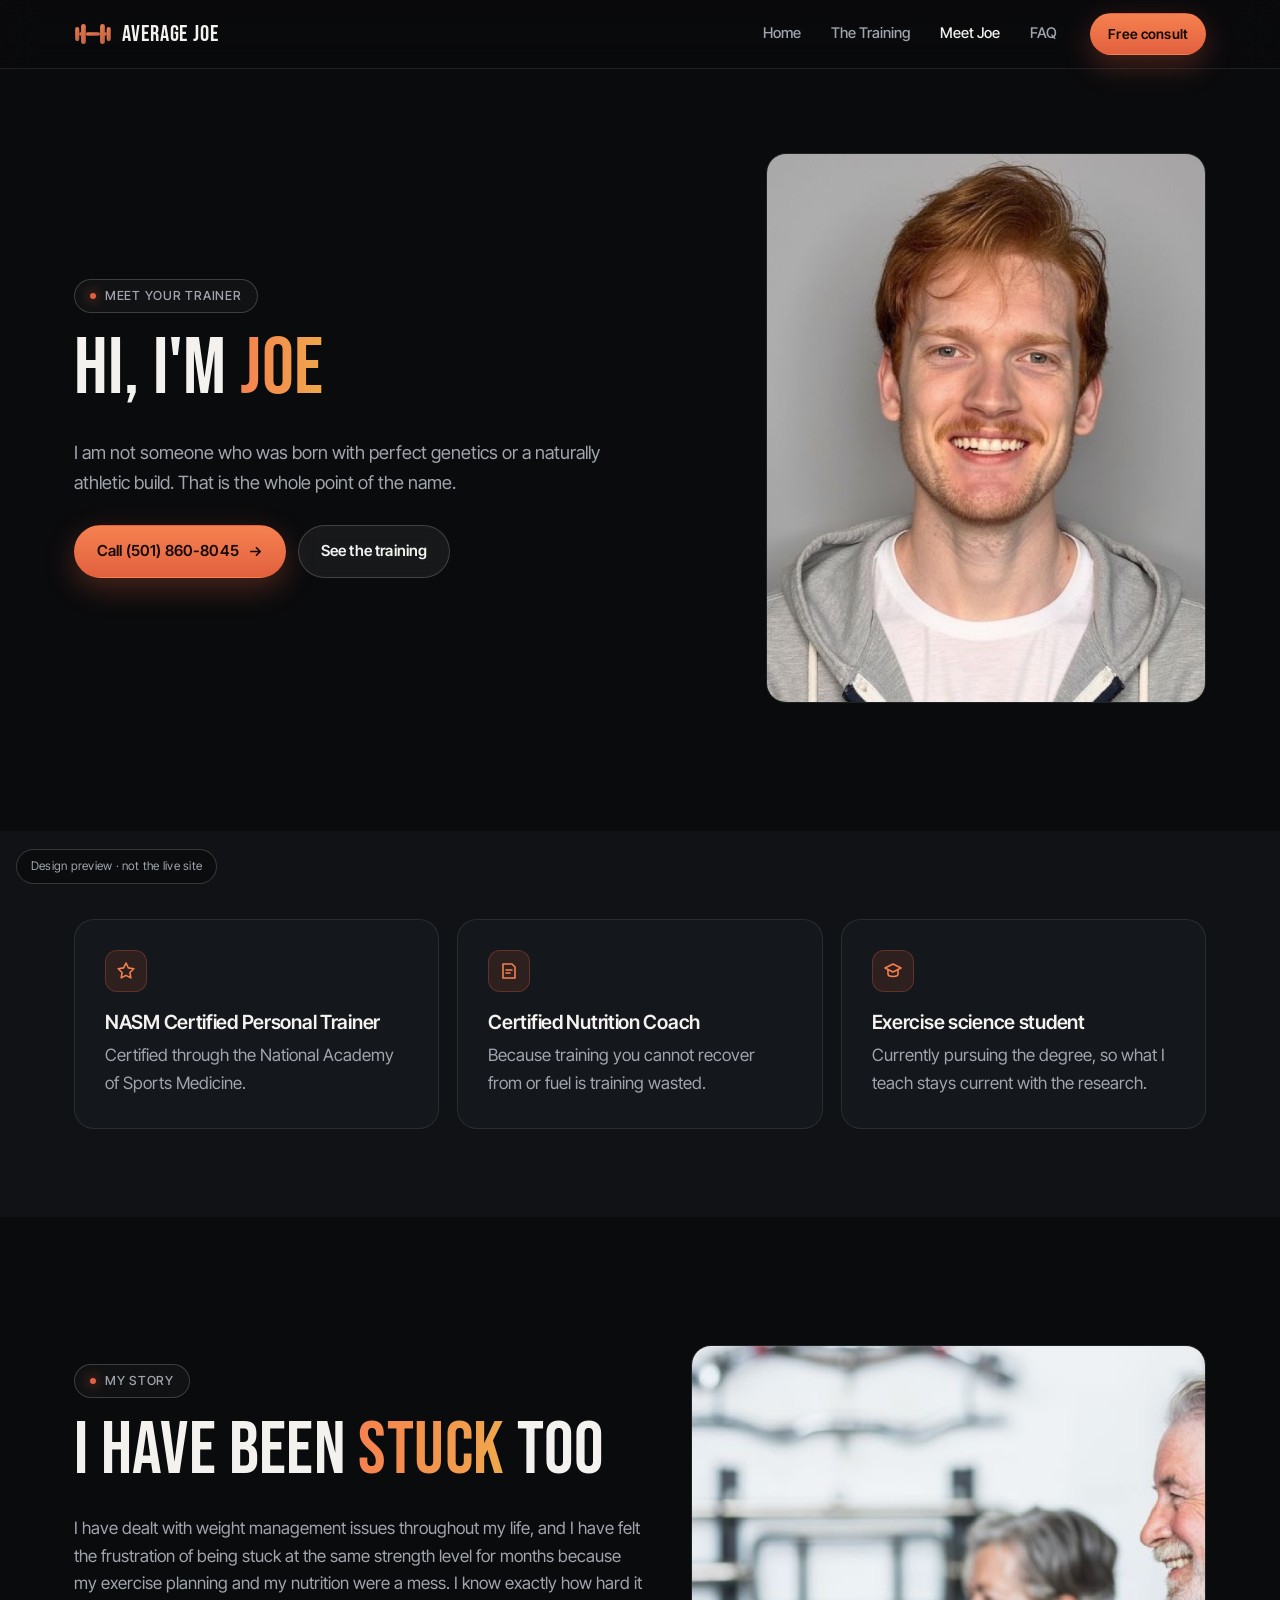
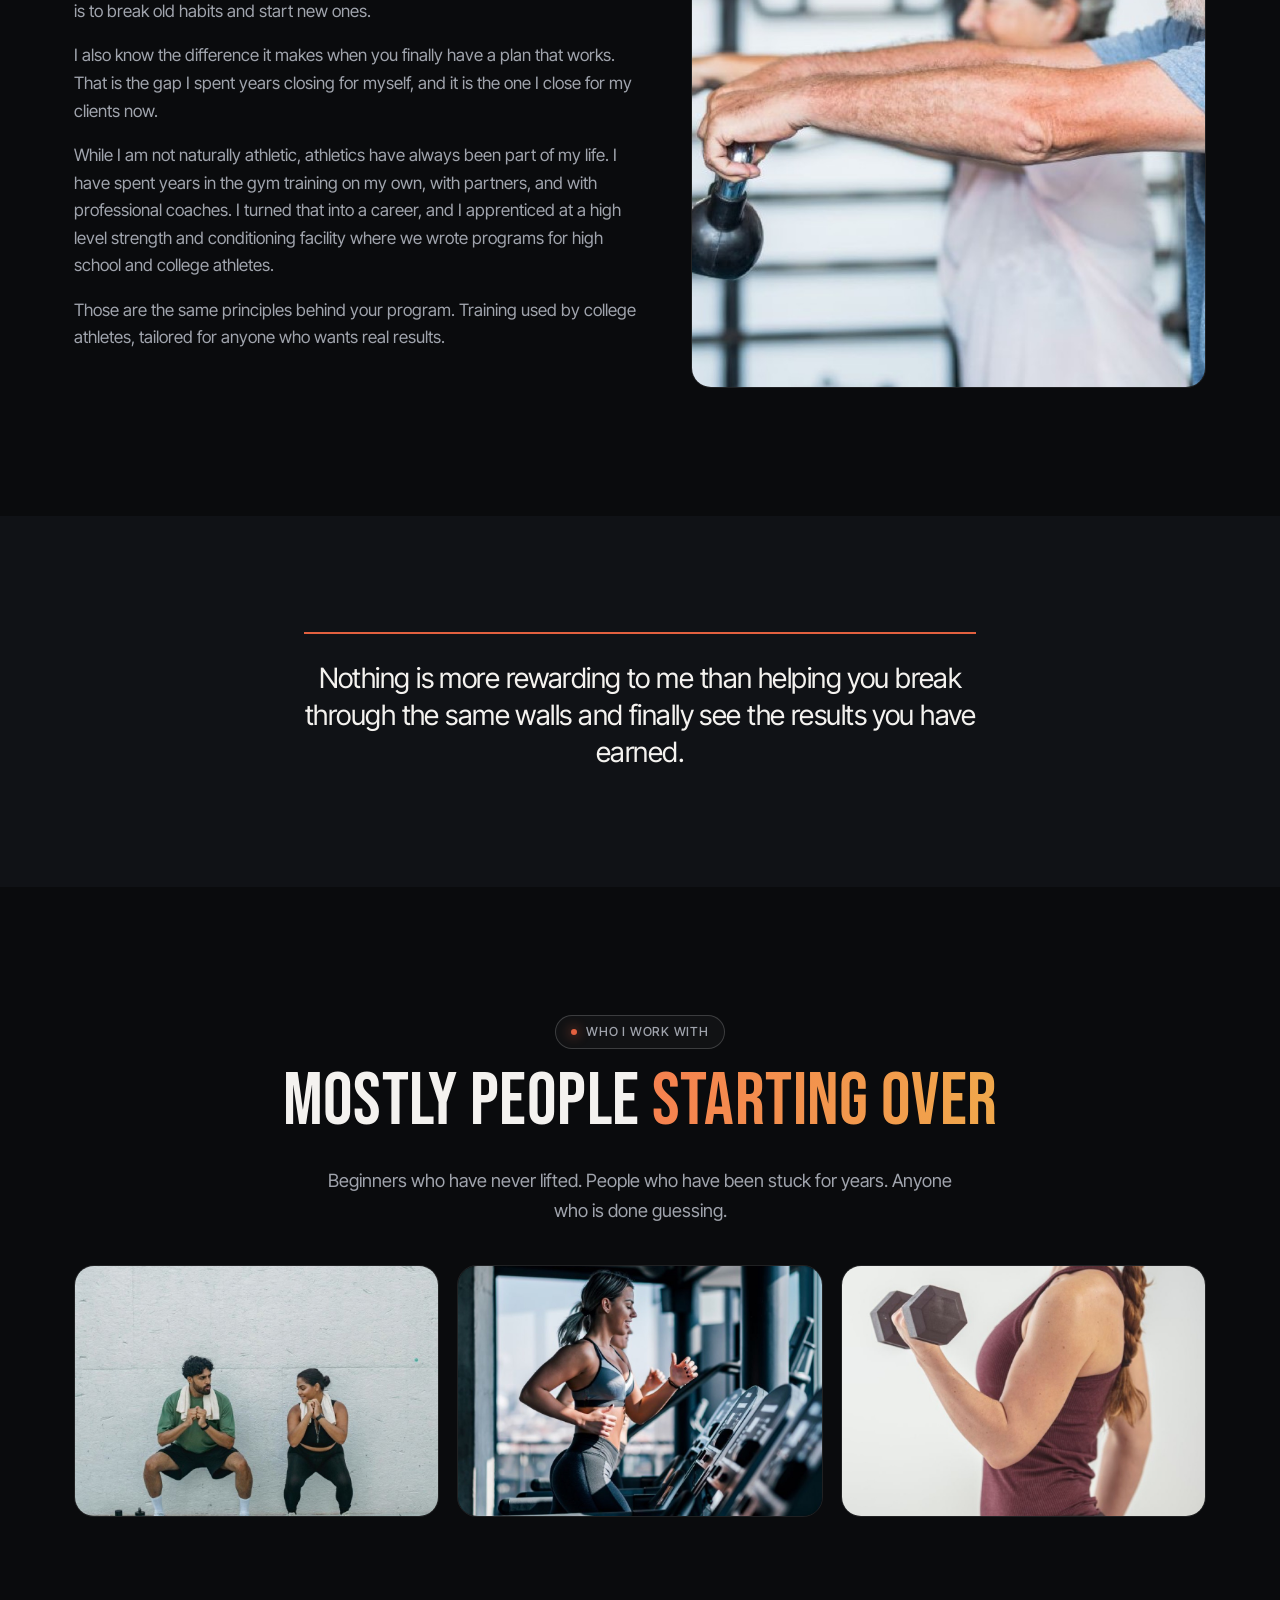
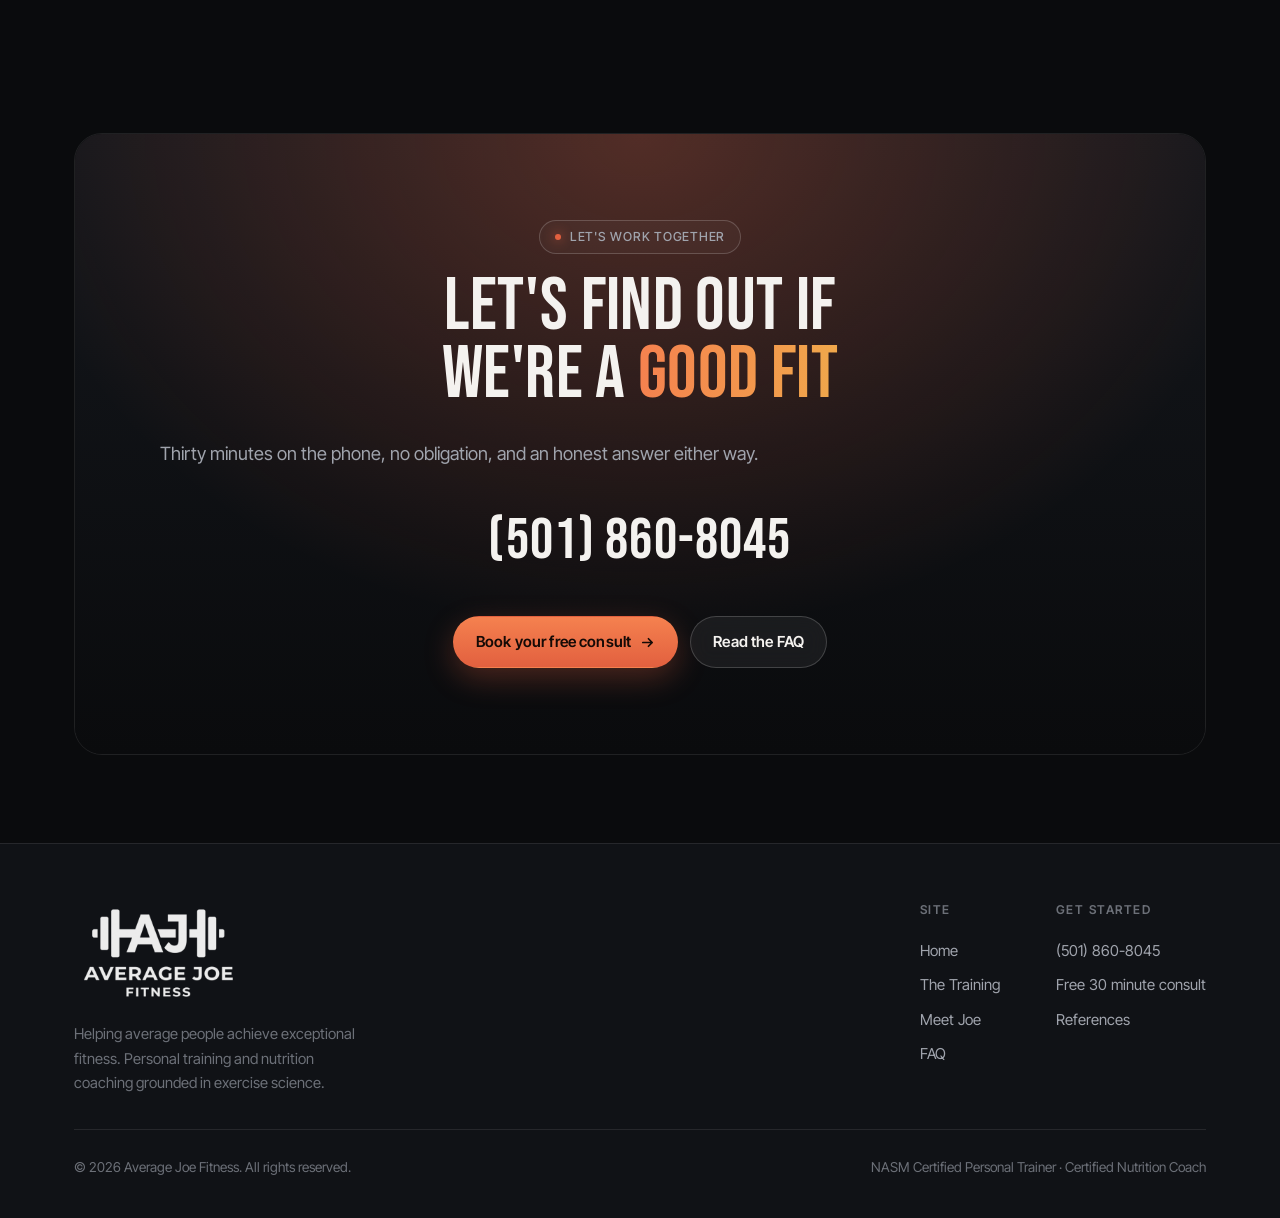
==== about.html @ 6f83e52d "Average Joe Fitness redesign preview Rebuild averagejoe.fitness as a static three page site: Home, T" ====
<!doctype html>
<html lang="en">
<head>
  <meta charset="utf-8">
  <meta name="viewport" content="width=device-width, initial-scale=1">
  <meta name="robots" content="noindex, nofollow">
  <title>Meet Joe | Average Joe Fitness</title>
  <meta name="description" content="NASM Certified Personal Trainer and Certified Nutrition Coach. Joe has dealt with the same plateaus you have, and builds programs to break them.">
  <link rel="icon" href="logo.svg" type="image/svg+xml">
  <link rel="preconnect" href="https://fonts.googleapis.com">
  <link rel="preconnect" href="https://fonts.gstatic.com" crossorigin>
  <link href="https://fonts.googleapis.com/css2?family=Bebas+Neue&family=Inter+Tight:wght@400;500;600&display=swap" rel="stylesheet">
  <link rel="stylesheet" href="styles.css?v=1">
</head>
<body>
  <div class="preview-pill">Design preview &middot; not the live site</div>

  <header class="nav-shell">
    <nav class="nav" aria-label="Main">
      <a class="logo" href="index.html" aria-label="Average Joe Fitness home">
        <svg viewBox="0 0 64 64" aria-hidden="true"><defs><linearGradient id="lg-h" x1="0" y1="0" x2="1" y2="1"><stop offset="0" stop-color="#f5814f"/><stop offset="1" stop-color="#b35a44"/></linearGradient></defs><g fill="url(#lg-h)"><rect x="2" y="20" width="7" height="24" rx="3.5"/><rect x="55" y="20" width="7" height="24" rx="3.5"/><rect x="12" y="15" width="8" height="34" rx="4"/><rect x="44" y="15" width="8" height="34" rx="4"/><rect x="9" y="29" width="4" height="6" rx="2"/><rect x="51" y="29" width="4" height="6" rx="2"/><rect x="20" y="29" width="24" height="6" rx="3"/></g></svg>
        <span>Average Joe</span>
      </a>
      <ul class="nav-links" id="nav-links">
        <li><a href="index.html">Home</a></li>
        <li><a href="training.html">The Training</a></li>
        <li><a href="about.html" aria-current="page">Meet Joe</a></li>
        <li><a href="training.html#faq">FAQ</a></li>
        <li class="mobile-only"><a href="tel:+15018608045">Call (501) 860-8045</a></li>
      </ul>
      <div class="nav-actions">
        <a class="btn btn-ember btn-sm nav-cta" href="tel:+15018608045">Free consult</a>
        <button class="menu-toggle" aria-expanded="false" aria-controls="nav-links" aria-label="Open menu"><span></span><span></span></button>
      </div>
    </nav>
  </header>

  <main>
    <section class="section" style="padding-top:clamp(48px,7vw,84px)">
      <div class="wrap">
        <div class="grid g-2-wide reveal">
          <div>
            <span class="kicker">Meet your trainer</span>
            <h2 style="font-size:clamp(2.9rem,6.4vw,5rem)">Hi, I'm <em>Joe</em></h2>
            <p class="lead">I am not someone who was born with perfect genetics or a naturally athletic build. That is the whole point of the name.</p>
            <div class="btn-row">
              <a class="btn btn-ember" href="tel:+15018608045">Call (501) 860-8045 <span class="arr"><svg viewBox="0 0 16 16" fill="none" stroke="currentColor" stroke-width="1.8" stroke-linecap="round" stroke-linejoin="round"><path d="M3 8h10M9 4l4 4-4 4"/></svg></span></a>
              <a class="btn btn-glass" href="training.html">See the training</a>
            </div>
          </div>
          <div class="media media-tall" style="max-width:440px;margin-left:auto">
            <img src="img/joe.jpg" alt="Joe, NASM Certified Personal Trainer and founder of Average Joe Fitness">
          </div>
        </div>
      </div>
    </section>

    <section class="section-tight alt">
      <div class="wrap">
        <div class="grid g-3 reveal">
          <div class="card">
            <div class="ico"><svg viewBox="0 0 20 20" fill="none" stroke="currentColor" stroke-width="1.6" stroke-linecap="round" stroke-linejoin="round"><path d="M10 2l2.4 4.9 5.4.8-3.9 3.8.9 5.4-4.8-2.5-4.8 2.5.9-5.4L2.2 7.7l5.4-.8z"/></svg></div>
            <h3>NASM Certified Personal Trainer</h3>
            <p class="muted">Certified through the National Academy of Sports Medicine.</p>
          </div>
          <div class="card">
            <div class="ico"><svg viewBox="0 0 20 20" fill="none" stroke="currentColor" stroke-width="1.6" stroke-linecap="round" stroke-linejoin="round"><path d="M4 3h9l3 3v11H4z"/><path d="M7 9h6M7 12h4"/></svg></div>
            <h3>Certified Nutrition Coach</h3>
            <p class="muted">Because training you cannot recover from or fuel is training wasted.</p>
          </div>
          <div class="card">
            <div class="ico"><svg viewBox="0 0 20 20" fill="none" stroke="currentColor" stroke-width="1.6" stroke-linecap="round" stroke-linejoin="round"><path d="M10 3L2 7l8 4 8-4z"/><path d="M5 9v4c0 1.4 2.2 2.5 5 2.5s5-1.1 5-2.5V9"/></svg></div>
            <h3>Exercise science student</h3>
            <p class="muted">Currently pursuing the degree, so what I teach stays current with the research.</p>
          </div>
        </div>
      </div>
    </section>

    <section class="section">
      <div class="wrap">
        <div class="grid g-2-wide reveal">
          <div>
            <span class="kicker">My story</span>
            <h2>I have been <em>stuck</em> too</h2>
            <p class="muted">I have dealt with weight management issues throughout my life, and I have felt the frustration of being stuck at the same strength level for months because my exercise planning and my nutrition were a mess. I know exactly how hard it is to break old habits and start new ones.</p>
            <p class="muted">I also know the difference it makes when you finally have a plan that works. That is the gap I spent years closing for myself, and it is the one I close for my clients now.</p>
            <p class="muted">While I am not naturally athletic, athletics have always been part of my life. I have spent years in the gym training on my own, with partners, and with professional coaches. I turned that into a career, and I apprenticed at a high level strength and conditioning facility where we wrote programs for high school and college athletes.</p>
            <p class="muted">Those are the same principles behind your program. Training used by college athletes, tailored for anyone who wants real results.</p>
          </div>
          <div class="media media-tall">
            <img src="img/kettlebell.jpg" alt="Two clients pressing kettlebells during a coached session" loading="lazy">
          </div>
        </div>
      </div>
    </section>

    <section class="section-tight alt">
      <div class="wrap center reveal">
        <blockquote class="quote" style="margin-inline:auto;border-left:0;border-top:2px solid var(--ember);padding:26px 0 0;max-width:42ch;text-align:center">
          Nothing is more rewarding to me than helping you break through the same walls and finally see the results you have earned.
        </blockquote>
      </div>
    </section>

    <section class="section">
      <div class="wrap">
        <div class="center reveal" style="margin-bottom:40px">
          <span class="kicker">Who I work with</span>
          <h2>Mostly people <em>starting over</em></h2>
          <p class="lead">Beginners who have never lifted. People who have been stuck for years. Anyone who is done guessing.</p>
        </div>
        <div class="grid g-3 reveal">
          <div class="media media-wide"><img src="img/partners.jpg" alt="Two people holding a squat together outdoors" loading="lazy"></div>
          <div class="media media-wide"><img src="img/treadmill.jpg" alt="A runner on a treadmill" loading="lazy"></div>
          <div class="media media-wide"><img src="img/dumbbell.jpg" alt="A lifter curling a dumbbell" loading="lazy"></div>
        </div>
      </div>
    </section>

    <section class="section-tight">
      <div class="wrap">
        <div class="cta-band reveal">
          <span class="kicker">Let's work together</span>
          <h2>Let's find out if we're a <em>good fit</em></h2>
          <p class="lead center">Thirty minutes on the phone, no obligation, and an honest answer either way.</p>
          <a class="phone-big" href="tel:+15018608045">(501) 860-8045</a>
          <div class="btn-row">
            <a class="btn btn-ember" href="tel:+15018608045">Book your free consult <span class="arr"><svg viewBox="0 0 16 16" fill="none" stroke="currentColor" stroke-width="1.8" stroke-linecap="round" stroke-linejoin="round"><path d="M3 8h10M9 4l4 4-4 4"/></svg></span></a>
            <a class="btn btn-glass" href="training.html#faq">Read the FAQ</a>
          </div>
        </div>
      </div>
    </section>
  </main>

  <footer class="footer">
    <div class="wrap">
      <div class="footer-top">
        <div class="footer-brand">
          <img src="img/wordmark.png" alt="Average Joe Fitness">
          <p>Helping average people achieve exceptional fitness. Personal training and nutrition coaching grounded in exercise science.</p>
        </div>
        <div class="footer-cols">
          <div>
            <h4>Site</h4>
            <a href="index.html">Home</a>
            <a href="training.html">The Training</a>
            <a href="about.html">Meet Joe</a>
            <a href="training.html#faq">FAQ</a>
          </div>
          <div>
            <h4>Get started</h4>
            <a href="tel:+15018608045">(501) 860-8045</a>
            <a href="tel:+15018608045">Free 30 minute consult</a>
            <a href="training.html#references">References</a>
          </div>
        </div>
      </div>
      <div class="footer-bottom">
        <span>&copy; <span data-year>2026</span> Average Joe Fitness. All rights reserved.</span>
        <span>NASM Certified Personal Trainer &middot; Certified Nutrition Coach</span>
      </div>
    </div>
  </footer>

  <script src="main.js?v=1"></script>
</body>
</html>
---- styles.css ----
:root {
  --bg: #0a0b0d;
  --bg-2: #101216;
  --card: #14171c;
  --card-2: #191d24;
  --border: rgba(255, 255, 255, 0.09);
  --border-2: rgba(255, 255, 255, 0.18);
  --text: #f4f2ef;
  --muted: #a0a4ad;
  --dim: #6c7078;
  --ember: #e2603f;
  --ember-hi: #f5814f;
  --amber: #f0a84b;
  --clay: #b35a44;
  --r-xl: 28px;
  --r-lg: 20px;
  --r: 14px;
  --max: 1180px;
  --sans: "Inter Tight", "Inter", system-ui, -apple-system, "Segoe UI", sans-serif;
  --display: "Bebas Neue", "Oswald", "Arial Narrow", system-ui, sans-serif;
}

*, *::before, *::after { box-sizing: border-box; }
html { scroll-behavior: smooth; }
body {
  margin: 0;
  background: var(--bg);
  color: var(--text);
  font-family: var(--sans);
  font-size: 17px;
  line-height: 1.62;
  -webkit-font-smoothing: antialiased;
  overflow-x: hidden;
}
img { max-width: 100%; display: block; }
a { color: inherit; }
ul { margin: 0; padding: 0; list-style: none; }
:focus-visible { outline: 2px solid var(--ember-hi); outline-offset: 3px; border-radius: 6px; }

h1, h2, h3 { margin: 0 0 0.4em; }
h1, h2 {
  font-family: var(--display);
  font-weight: 400;
  letter-spacing: 0.005em;
  line-height: 0.92;
  text-transform: uppercase;
}
h1 { font-size: clamp(3.4rem, 9vw, 7rem); }
h2 { font-size: clamp(2.6rem, 6vw, 4.6rem); }
h3 { font-size: 1.22rem; font-weight: 600; letter-spacing: -0.015em; line-height: 1.25; }
p { margin: 0 0 1em; }
h1 em, h2 em {
  font-style: normal;
  background: linear-gradient(92deg, var(--ember-hi), var(--amber));
  -webkit-background-clip: text;
  background-clip: text;
  color: transparent;
}

.wrap { max-width: var(--max); margin: 0 auto; padding-inline: 24px; }
.section { padding-block: clamp(72px, 10vw, 128px); }
.section-tight { padding-block: clamp(52px, 7vw, 88px); }
.lead { font-size: 1.14rem; color: var(--muted); max-width: 40rem; }
.muted { color: var(--muted); }
.center { text-align: center; }
.center .lead { margin-inline: auto; }
.alt { background: var(--bg-2); }

.kicker {
  display: inline-flex;
  align-items: center;
  gap: 9px;
  padding: 6px 15px;
  border-radius: 999px;
  border: 1px solid var(--border-2);
  background: rgba(255, 255, 255, 0.03);
  font-size: 0.78rem;
  font-weight: 500;
  letter-spacing: 0.06em;
  text-transform: uppercase;
  color: var(--muted);
  margin-bottom: 20px;
}
.kicker::before {
  content: "";
  width: 6px; height: 6px;
  border-radius: 50%;
  background: var(--ember);
  box-shadow: 0 0 12px var(--ember);
}

/* Preview pill */
.preview-pill {
  position: fixed;
  left: 16px;
  bottom: 16px;
  z-index: 60;
  padding: 7px 14px;
  border-radius: 999px;
  border: 1px solid var(--border-2);
  background: rgba(10, 11, 13, 0.82);
  backdrop-filter: blur(10px);
  -webkit-backdrop-filter: blur(10px);
  font-size: 0.74rem;
  letter-spacing: 0.02em;
  color: var(--muted);
}

/* Buttons */
.btn {
  display: inline-flex;
  align-items: center;
  gap: 9px;
  padding: 13px 22px;
  border-radius: 999px;
  border: 1px solid transparent;
  font-size: 0.95rem;
  font-weight: 600;
  letter-spacing: 0.01em;
  text-decoration: none;
  cursor: pointer;
  transition: transform 0.18s ease, background 0.18s ease, border-color 0.18s ease, box-shadow 0.18s ease;
}
.btn:hover { transform: translateY(-2px); }
.btn-ember {
  background: linear-gradient(180deg, var(--ember-hi), var(--ember));
  color: #150a06;
  box-shadow: 0 10px 30px rgba(226, 96, 63, 0.3);
}
.btn-ember:hover { box-shadow: 0 14px 38px rgba(226, 96, 63, 0.42); }
.btn-glass {
  background: rgba(255, 255, 255, 0.06);
  border-color: var(--border-2);
  color: var(--text);
  backdrop-filter: blur(10px);
  -webkit-backdrop-filter: blur(10px);
}
.btn-glass:hover { background: rgba(255, 255, 255, 0.11); }
.btn-sm { padding: 9px 17px; font-size: 0.86rem; }
.btn .arr { display: inline-flex; width: 15px; }
.btn .arr svg { width: 15px; height: 15px; }
.btn-row { display: flex; flex-wrap: wrap; gap: 12px; margin-top: 28px; }

/* Nav */
.nav-shell {
  position: sticky;
  top: 0;
  z-index: 50;
  background: rgba(10, 11, 13, 0.72);
  backdrop-filter: blur(16px);
  -webkit-backdrop-filter: blur(16px);
  border-bottom: 1px solid var(--border);
}
.nav {
  max-width: var(--max);
  margin: 0 auto;
  padding: 13px 24px;
  display: flex;
  align-items: center;
  gap: 20px;
}
.logo {
  display: inline-flex;
  align-items: center;
  gap: 10px;
  text-decoration: none;
  margin-right: auto;
}
.logo svg { width: 38px; height: 38px; flex: none; }
.logo span {
  font-family: var(--display);
  font-size: 1.42rem;
  letter-spacing: 0.04em;
  text-transform: uppercase;
  line-height: 1;
  padding-top: 3px;
}
.nav-links { display: flex; align-items: center; gap: 4px; }
.nav-links a {
  display: block;
  padding: 8px 13px;
  border-radius: 999px;
  font-size: 0.92rem;
  font-weight: 500;
  color: var(--muted);
  text-decoration: none;
  transition: color 0.15s ease, background 0.15s ease;
}
.nav-links a:hover { color: var(--text); background: rgba(255, 255, 255, 0.05); }
.nav-links a[aria-current="page"] { color: var(--text); }
.nav-actions { display: flex; align-items: center; gap: 10px; }
.mobile-only { display: none; }
.menu-toggle {
  display: none;
  width: 42px; height: 42px;
  border-radius: 12px;
  border: 1px solid var(--border-2);
  background: rgba(255, 255, 255, 0.04);
  cursor: pointer;
  padding: 0;
  flex-direction: column;
  align-items: center;
  justify-content: center;
  gap: 5px;
}
.menu-toggle span {
  display: block;
  width: 17px; height: 1.7px;
  background: var(--text);
  border-radius: 2px;
  transition: transform 0.22s ease, opacity 0.22s ease;
}
.menu-toggle[aria-expanded="true"] span:first-child { transform: translateY(3.4px) rotate(45deg); }
.menu-toggle[aria-expanded="true"] span:last-child { transform: translateY(-3.4px) rotate(-45deg); }

/* Hero */
.hero { padding: 14px 14px 0; }
.hero-card {
  position: relative;
  border-radius: var(--r-xl);
  overflow: hidden;
  min-height: min(84vh, 760px);
  display: flex;
  flex-direction: column;
  justify-content: flex-end;
  padding: clamp(28px, 5vw, 64px);
  isolation: isolate;
}
.hero-bg {
  position: absolute;
  inset: 0;
  width: 100%; height: 100%;
  object-fit: cover;
  object-position: 50% 32%;
  z-index: -2;
}
.hero-card::after {
  content: "";
  position: absolute;
  inset: 0;
  z-index: -1;
  background:
    linear-gradient(180deg, rgba(10, 11, 13, 0.62) 0%, rgba(10, 11, 13, 0.22) 38%, rgba(10, 11, 13, 0.93) 100%),
    linear-gradient(80deg, rgba(10, 11, 13, 0.78) 0%, rgba(10, 11, 13, 0) 62%);
}
.hero h1 { max-width: 15ch; margin-bottom: 0.22em; }
.hero .lead { color: #ddd9d4; font-size: clamp(1.05rem, 1.7vw, 1.28rem); }
.hero-meta {
  display: flex;
  flex-wrap: wrap;
  gap: 10px;
  margin-top: 30px;
  padding-top: 26px;
  border-top: 1px solid rgba(255, 255, 255, 0.14);
}
.chip {
  display: inline-flex;
  align-items: center;
  gap: 8px;
  padding: 8px 14px;
  border-radius: 999px;
  background: rgba(255, 255, 255, 0.08);
  border: 1px solid rgba(255, 255, 255, 0.14);
  backdrop-filter: blur(10px);
  -webkit-backdrop-filter: blur(10px);
  font-size: 0.83rem;
  color: #e6e2dd;
}
.chip svg { width: 14px; height: 14px; color: var(--amber); flex: none; }

/* Anchor targets clear the sticky nav */
section[id], [id] { scroll-margin-top: 90px; }

/* Generic grids */
.grid { display: grid; gap: 18px; }
.g-3 { grid-template-columns: repeat(3, 1fr); }
.g-2 { grid-template-columns: repeat(2, 1fr); }
.g-2-wide { grid-template-columns: 1.05fr 0.95fr; align-items: center; gap: 48px; }

.card {
  background: var(--card);
  border: 1px solid var(--border);
  border-radius: var(--r-lg);
  padding: 30px;
  transition: border-color 0.2s ease, transform 0.2s ease, background 0.2s ease;
}
.card:hover { border-color: var(--border-2); transform: translateY(-3px); background: var(--card-2); }
.card p:last-child { margin-bottom: 0; }
.card .num {
  font-family: var(--display);
  font-size: 2.1rem;
  line-height: 1;
  color: var(--ember);
  display: block;
  margin-bottom: 14px;
}
.card .ico {
  width: 42px; height: 42px;
  display: grid;
  place-items: center;
  border-radius: 12px;
  background: rgba(226, 96, 63, 0.13);
  border: 1px solid rgba(226, 96, 63, 0.28);
  margin-bottom: 18px;
}
.card .ico svg { width: 20px; height: 20px; color: var(--ember-hi); }

/* Stat band */
.stats { display: grid; grid-template-columns: repeat(3, 1fr); gap: 18px; }
.stat {
  background: linear-gradient(170deg, var(--card), #0e1014);
  border: 1px solid var(--border);
  border-radius: var(--r-lg);
  padding: 34px 28px;
  text-align: center;
  position: relative;
  overflow: hidden;
}
.stat::before {
  content: "";
  position: absolute;
  top: 0; left: 50%;
  transform: translateX(-50%);
  width: 60%; height: 1px;
  background: linear-gradient(90deg, transparent, var(--ember), transparent);
}
.stat .val {
  font-family: var(--display);
  font-size: clamp(3.6rem, 7vw, 5.4rem);
  line-height: 0.9;
  background: linear-gradient(180deg, var(--ember-hi), var(--clay));
  -webkit-background-clip: text;
  background-clip: text;
  color: transparent;
  display: block;
  margin-bottom: 12px;
  font-variant-numeric: tabular-nums;
}
.stat p { color: var(--muted); margin: 0; font-size: 0.97rem; }
.stat sup { color: var(--dim); font-size: 0.68em; }

/* Media panel */
.media {
  border-radius: var(--r-lg);
  overflow: hidden;
  border: 1px solid var(--border);
  position: relative;
}
.media img { width: 100%; height: 100%; object-fit: cover; }
.media-tall { aspect-ratio: 4 / 5; }
.media-wide { aspect-ratio: 16 / 11; }

/* Numbered steps */
.steps { counter-reset: step; display: grid; gap: 18px; grid-template-columns: repeat(3, 1fr); }
.step {
  background: var(--card);
  border: 1px solid var(--border);
  border-radius: var(--r-lg);
  padding: 30px;
  position: relative;
}
.step::before {
  counter-increment: step;
  content: "0" counter(step);
  font-family: var(--display);
  font-size: 2.6rem;
  line-height: 1;
  color: transparent;
  -webkit-text-stroke: 1px rgba(226, 96, 63, 0.55);
  display: block;
  margin-bottom: 16px;
}

/* Checklist */
.checks li {
  display: flex;
  gap: 13px;
  align-items: flex-start;
  padding: 15px 0;
  border-bottom: 1px solid var(--border);
  color: var(--muted);
}
.checks li:last-child { border-bottom: 0; }
.checks strong { color: var(--text); font-weight: 600; }
.checks .tick {
  flex: none;
  width: 22px; height: 22px;
  margin-top: 2px;
  border-radius: 50%;
  display: grid;
  place-items: center;
  background: rgba(226, 96, 63, 0.15);
  border: 1px solid rgba(226, 96, 63, 0.3);
}
.checks .tick svg { width: 12px; height: 12px; color: var(--ember-hi); }

/* Cross list (the cost of doing nothing) */
.crosses li { border-bottom-color: rgba(255, 255, 255, 0.06); }
.crosses .tick { background: rgba(255, 255, 255, 0.05); border-color: var(--border-2); }
.crosses .tick svg { color: var(--dim); }

/* Quote */
.quote {
  border-left: 2px solid var(--ember);
  padding-left: 26px;
  font-size: clamp(1.3rem, 2.4vw, 1.75rem);
  line-height: 1.32;
  letter-spacing: -0.02em;
  color: var(--text);
  max-width: 34ch;
}

/* FAQ */
.faq { max-width: 830px; margin-inline: auto; }
.faq details {
  border-bottom: 1px solid var(--border);
  padding: 4px 0;
}
.faq summary {
  cursor: pointer;
  list-style: none;
  padding: 22px 46px 22px 0;
  font-size: 1.07rem;
  font-weight: 600;
  letter-spacing: -0.015em;
  position: relative;
  transition: color 0.15s ease;
}
.faq summary::-webkit-details-marker { display: none; }
.faq summary:hover { color: var(--ember-hi); }
.faq summary::after {
  content: "";
  position: absolute;
  right: 6px; top: 50%;
  width: 11px; height: 11px;
  margin-top: -6px;
  border-right: 1.8px solid var(--ember);
  border-bottom: 1.8px solid var(--ember);
  transform: rotate(45deg);
  transition: transform 0.24s ease;
}
.faq details[open] summary::after { transform: rotate(-135deg); margin-top: -2px; }
.faq .answer { padding: 0 20px 24px 0; color: var(--muted); }
.faq .answer p:last-child { margin-bottom: 0; }

/* CTA band */
.cta-band {
  position: relative;
  border-radius: var(--r-xl);
  overflow: hidden;
  padding: clamp(46px, 7vw, 86px) clamp(26px, 5vw, 64px);
  text-align: center;
  isolation: isolate;
  border: 1px solid var(--border);
}
.cta-band::before {
  content: "";
  position: absolute;
  inset: 0;
  z-index: -1;
  background:
    radial-gradient(90% 130% at 50% 0%, rgba(226, 96, 63, 0.3), transparent 62%),
    linear-gradient(180deg, var(--card), var(--bg));
}
.cta-band h2 { max-width: 18ch; margin-inline: auto; }
.cta-band .btn-row { justify-content: center; }
.phone-big {
  font-family: var(--display);
  font-size: clamp(2.4rem, 5vw, 3.6rem);
  letter-spacing: 0.02em;
  text-decoration: none;
  display: inline-block;
  margin-top: 8px;
  color: var(--text);
  transition: color 0.18s ease;
}
.phone-big:hover { color: var(--ember-hi); }

/* Joe strip */
.joe-card {
  display: grid;
  grid-template-columns: 340px 1fr;
  gap: 42px;
  align-items: center;
  background: var(--card);
  border: 1px solid var(--border);
  border-radius: var(--r-xl);
  padding: 34px;
}
.joe-photo {
  border-radius: var(--r-lg);
  overflow: hidden;
  aspect-ratio: 1;
  border: 1px solid var(--border);
}
.joe-photo img { width: 100%; height: 100%; object-fit: cover; }

/* References */
.refs { counter-reset: ref; font-size: 0.9rem; color: var(--dim); max-width: 830px; }
.refs li {
  counter-increment: ref;
  padding: 11px 0 11px 34px;
  border-bottom: 1px solid var(--border);
  position: relative;
}
.refs li::before {
  content: counter(ref) ".";
  position: absolute;
  left: 0;
  color: var(--ember);
  font-weight: 600;
}
.refs li:last-child { border-bottom: 0; }
.refs a { color: var(--muted); text-underline-offset: 3px; }
.refs a:hover { color: var(--ember-hi); }

/* Footer */
.footer {
  border-top: 1px solid var(--border);
  padding-block: 56px 40px;
  background: var(--bg-2);
}
.footer-top {
  display: flex;
  flex-wrap: wrap;
  gap: 32px;
  justify-content: space-between;
  align-items: flex-start;
  padding-bottom: 34px;
  border-bottom: 1px solid var(--border);
}
.footer-brand { max-width: 30ch; }
.footer-brand img { width: 168px; opacity: 0.92; margin-bottom: 16px; }
.footer-brand p { color: var(--dim); font-size: 0.93rem; margin: 0; }
.footer-cols { display: flex; gap: 56px; flex-wrap: wrap; }
.footer h4 {
  font-size: 0.76rem;
  text-transform: uppercase;
  letter-spacing: 0.12em;
  color: var(--dim);
  margin: 0 0 14px;
  font-weight: 600;
}
.footer-cols a {
  display: block;
  padding: 5px 0;
  color: var(--muted);
  text-decoration: none;
  font-size: 0.94rem;
  transition: color 0.15s ease;
}
.footer-cols a:hover { color: var(--ember-hi); }
.footer-bottom {
  display: flex;
  flex-wrap: wrap;
  gap: 12px;
  justify-content: space-between;
  padding-top: 26px;
  color: var(--dim);
  font-size: 0.85rem;
}

/* Reveal on scroll */
.reveal {
  opacity: 0;
  transform: translateY(22px);
  transition: opacity 0.7s cubic-bezier(0.22, 1, 0.36, 1), transform 0.7s cubic-bezier(0.22, 1, 0.36, 1);
}
.reveal.in { opacity: 1; transform: none; }

@media (prefers-reduced-motion: reduce) {
  html { scroll-behavior: auto; }
  .reveal { opacity: 1; transform: none; transition: none; }
  .btn:hover, .card:hover { transform: none; }
}

/* Responsive */
@media (max-width: 960px) {
  .g-3, .steps, .stats { grid-template-columns: 1fr 1fr; }
  .g-2-wide { grid-template-columns: 1fr; gap: 32px; }
  .joe-card { grid-template-columns: 1fr; gap: 26px; }
  .joe-photo { max-width: 300px; }
}

@media (max-width: 860px) {
  .menu-toggle { display: flex; }
  .mobile-only { display: block; }
  .nav-cta { display: none; }
  .nav-links {
    position: absolute;
    top: calc(100% + 9px);
    left: 14px; right: 14px;
    flex-direction: column;
    align-items: stretch;
    gap: 2px;
    padding: 10px;
    border-radius: var(--r);
    border: 1px solid var(--border-2);
    background: rgba(16, 18, 22, 0.97);
    backdrop-filter: blur(16px);
    -webkit-backdrop-filter: blur(16px);
    box-shadow: 0 24px 60px rgba(0, 0, 0, 0.55);
    display: none;
  }
  .nav-links.open { display: flex; }
  .nav-links a { padding: 12px 14px; font-size: 1rem; border-radius: 10px; }
}

@media (max-width: 640px) {
  body { font-size: 16px; }
  .g-3, .steps, .stats, .g-2 { grid-template-columns: 1fr; }
  .hero { padding: 10px 10px 0; }
  .hero-card { min-height: 0; padding: 150px 22px 34px; }
  .hero-meta { margin-top: 24px; padding-top: 20px; }
  .card, .step { padding: 24px; }
  .joe-card { padding: 22px; }
  .footer-cols { gap: 34px; }
  .quote { padding-left: 18px; }
}
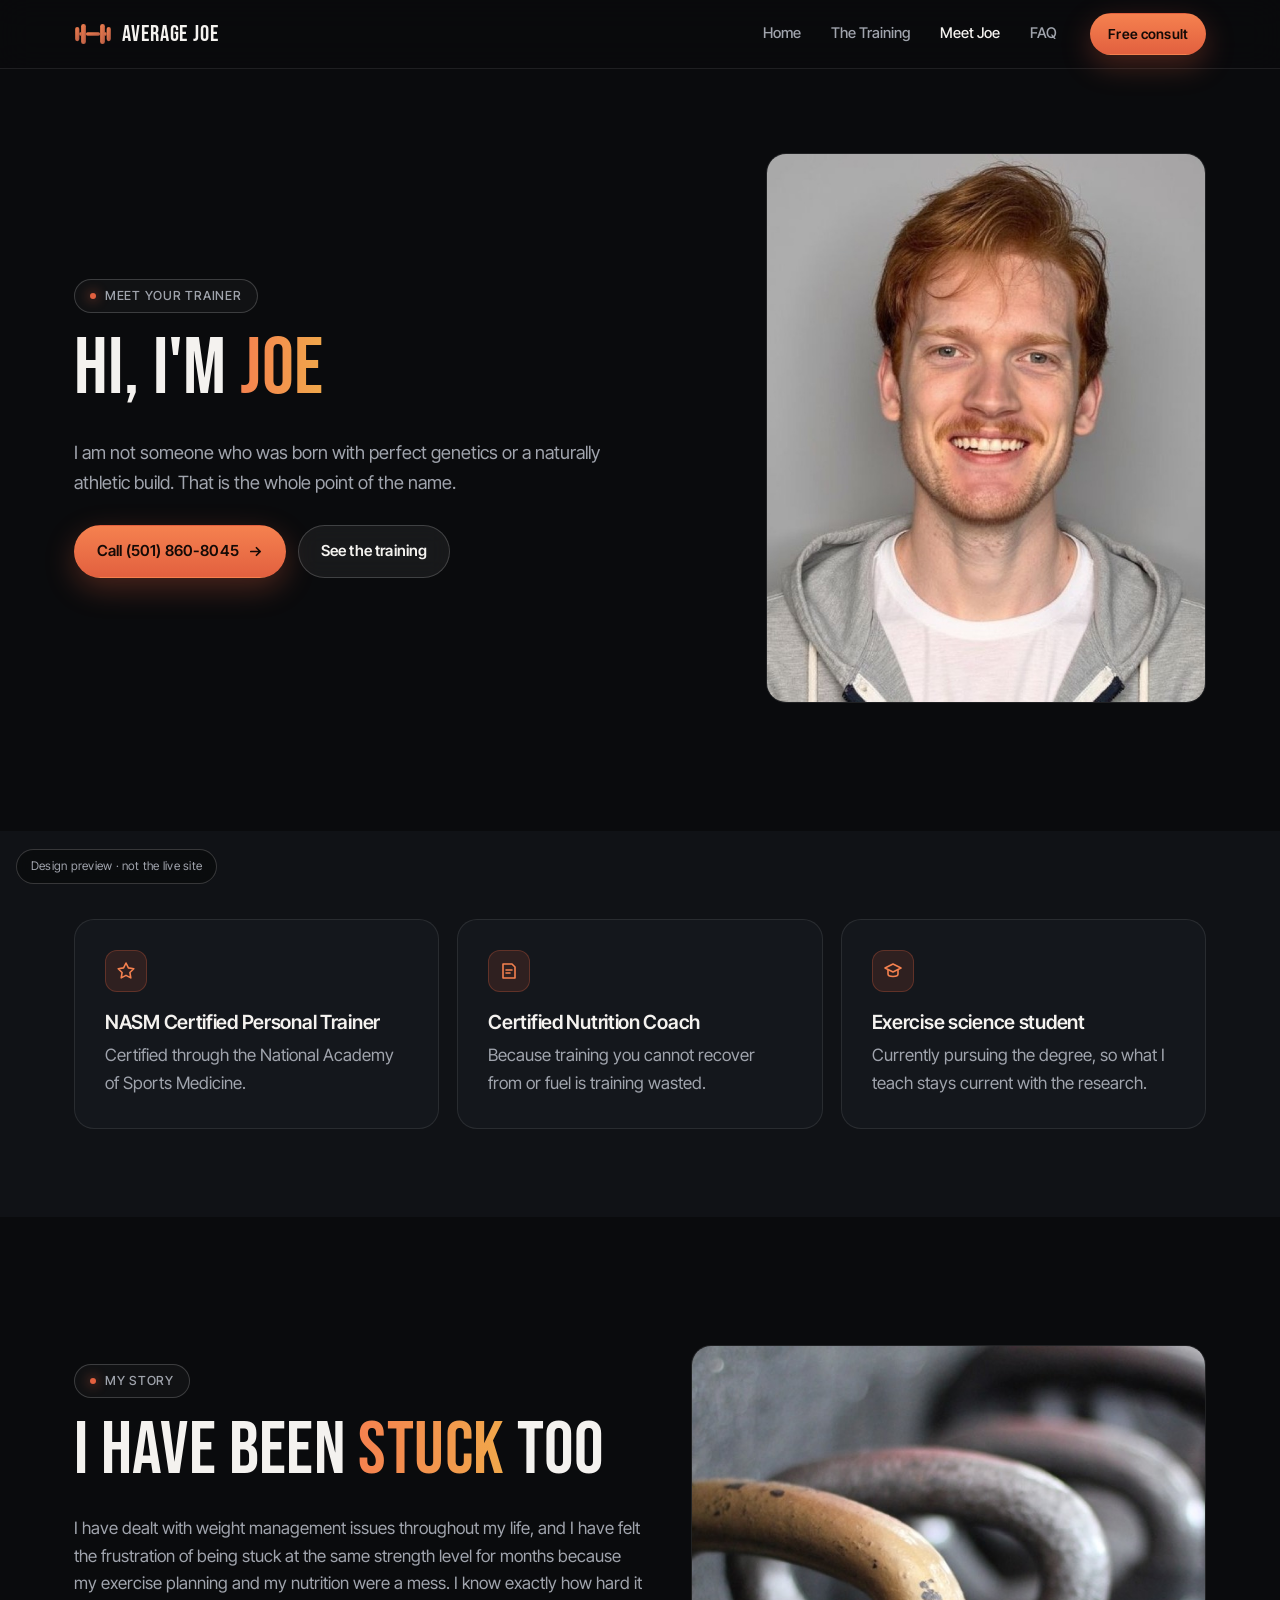
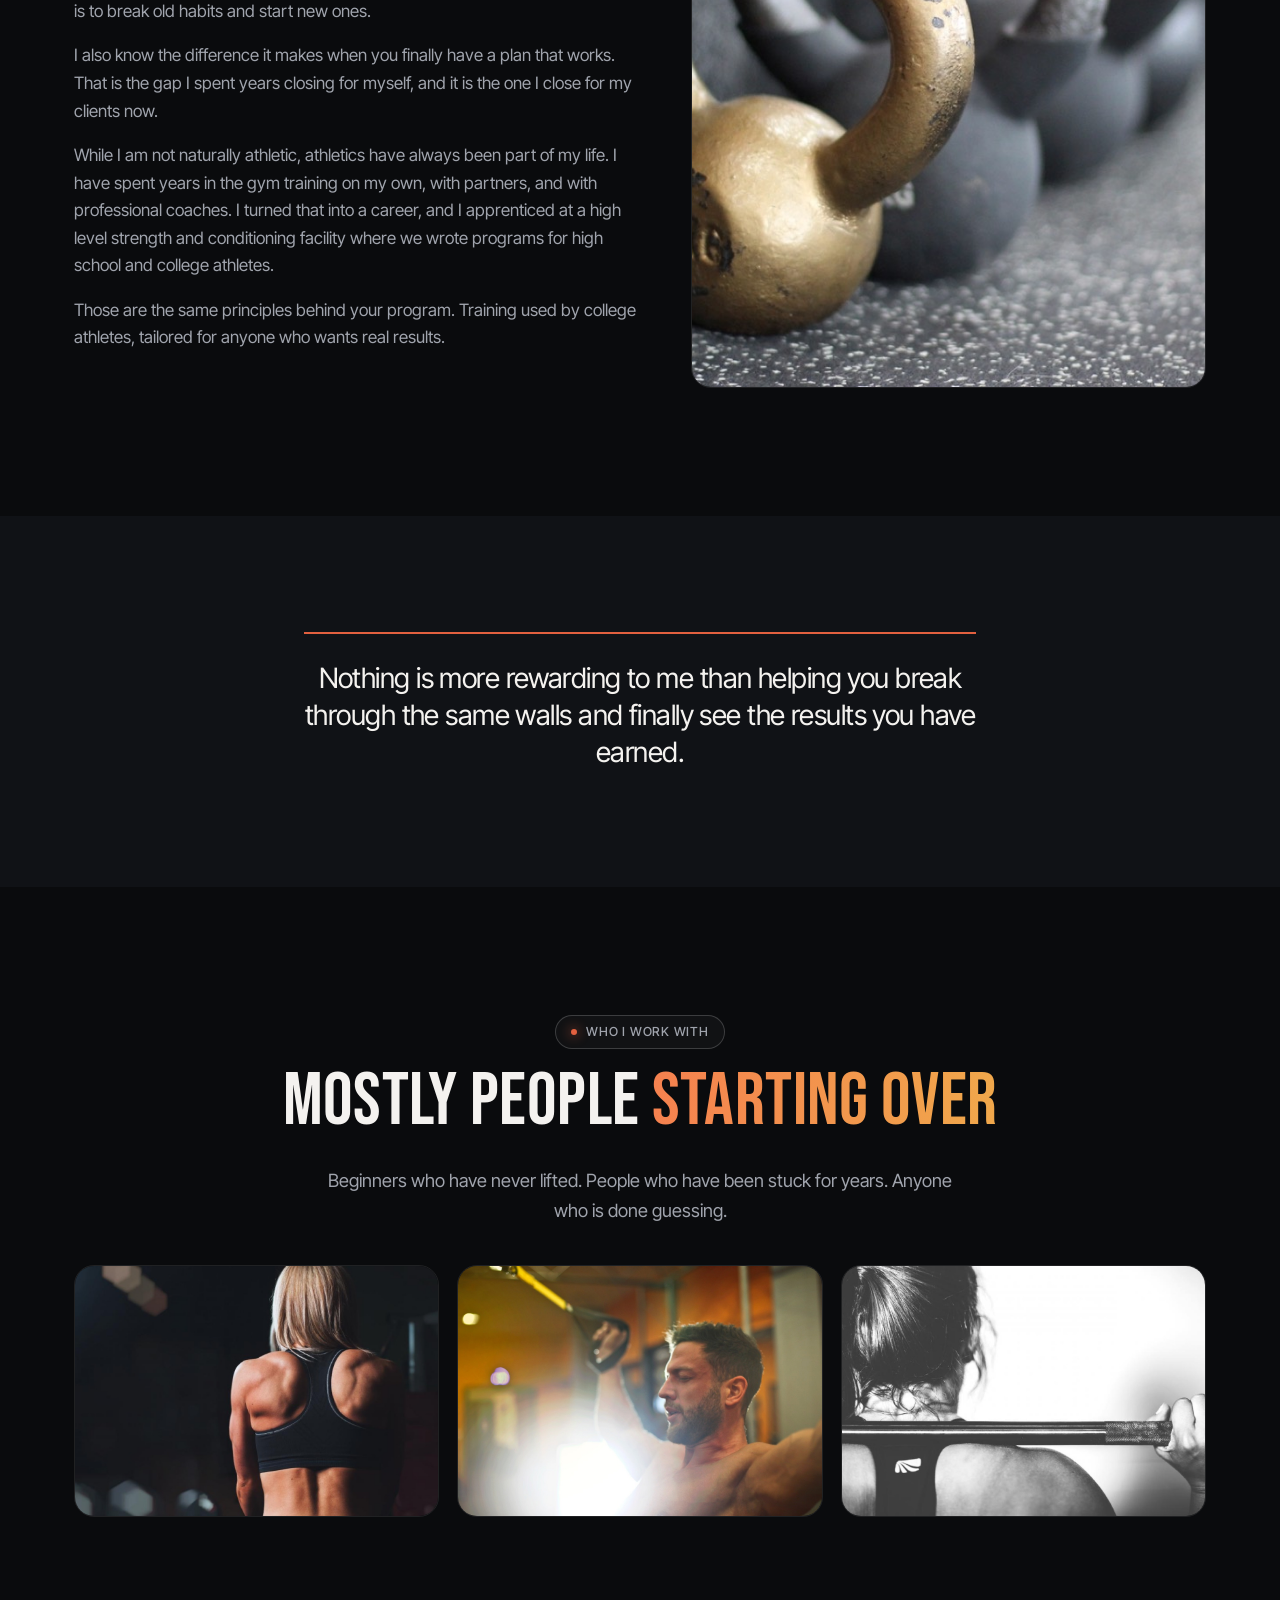
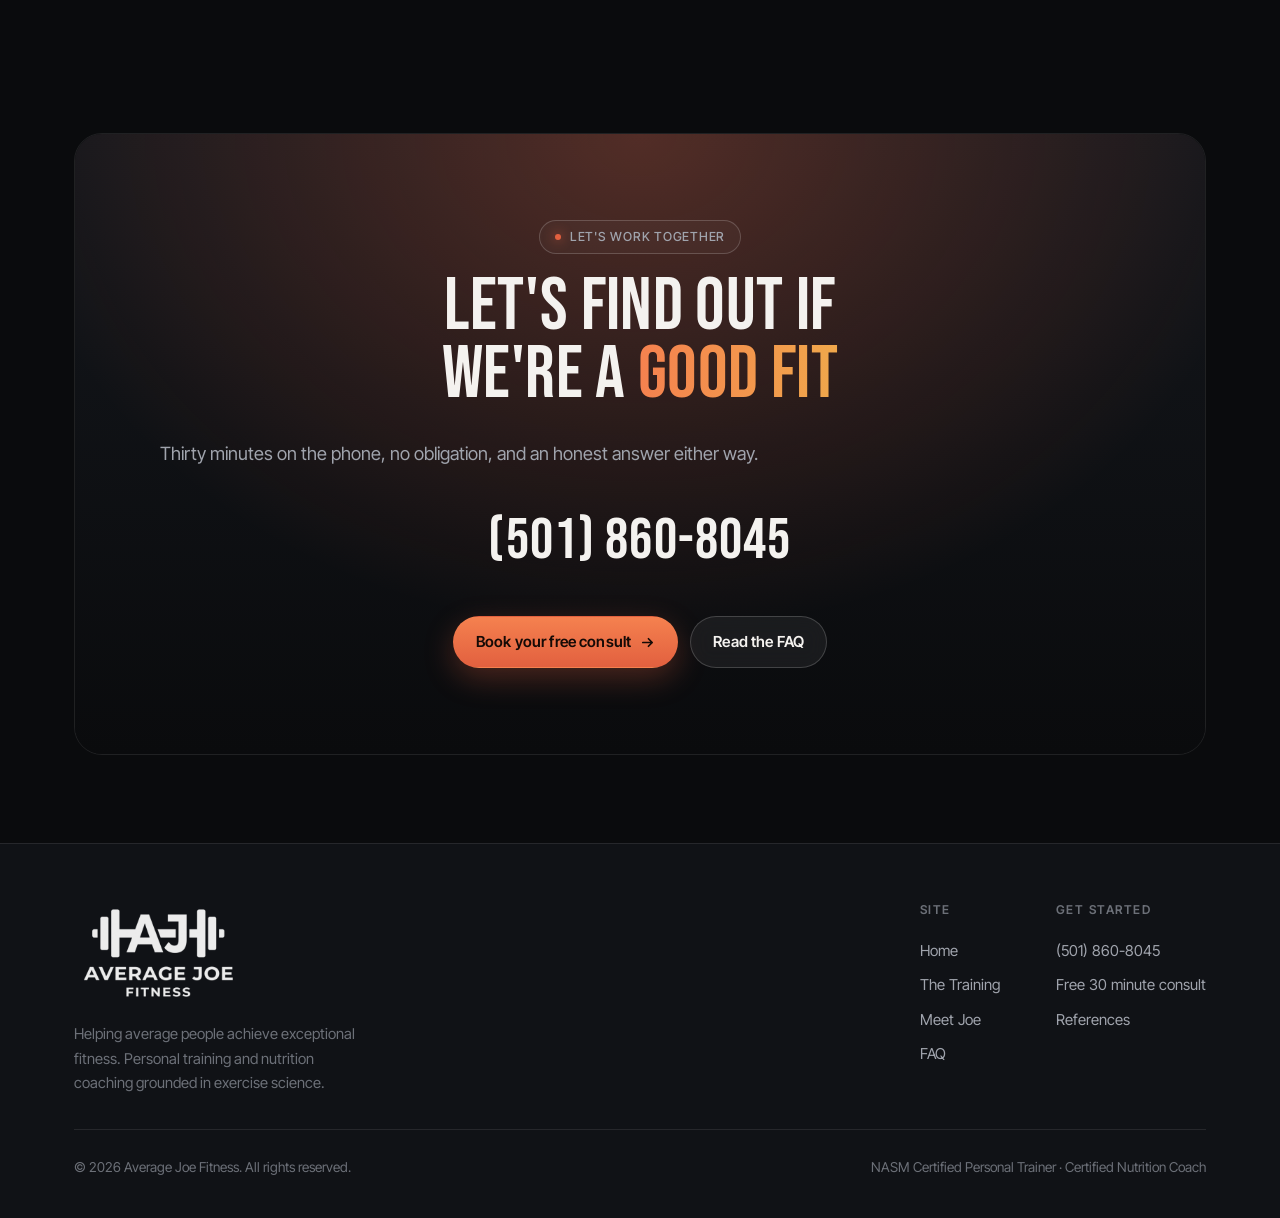
==== commit d5f8d902: "Replace stock photography with CC0 images, put Joe in the hero The hero was a full-bleed photo of an" ====
--- a/about.html
+++ b/about.html
@@ -10,7 +10,7 @@
   <link rel="preconnect" href="https://fonts.googleapis.com">
   <link rel="preconnect" href="https://fonts.gstatic.com" crossorigin>
   <link href="https://fonts.googleapis.com/css2?family=Bebas+Neue&family=Inter+Tight:wght@400;500;600&display=swap" rel="stylesheet">
-  <link rel="stylesheet" href="styles.css?v=1">
+  <link rel="stylesheet" href="styles.css?v=2">
 </head>
 <body>
   <div class="preview-pill">Design preview &middot; not the live site</div>
@@ -89,7 +89,7 @@
             <p class="muted">Those are the same principles behind your program. Training used by college athletes, tailored for anyone who wants real results.</p>
           </div>
           <div class="media media-tall">
-            <img src="img/kettlebell.jpg" alt="Two clients pressing kettlebells during a coached session" loading="lazy">
+            <img src="img/kettlebells.jpg" alt="A row of kettlebells lined up on a gym floor" loading="lazy">
           </div>
         </div>
       </div>
@@ -111,9 +111,9 @@
           <p class="lead">Beginners who have never lifted. People who have been stuck for years. Anyone who is done guessing.</p>
         </div>
         <div class="grid g-3 reveal">
-          <div class="media media-wide"><img src="img/partners.jpg" alt="Two people holding a squat together outdoors" loading="lazy"></div>
-          <div class="media media-wide"><img src="img/treadmill.jpg" alt="A runner on a treadmill" loading="lazy"></div>
-          <div class="media media-wide"><img src="img/dumbbell.jpg" alt="A lifter curling a dumbbell" loading="lazy"></div>
+          <div class="media media-wide"><img src="img/back.jpg" alt="A lifter's shoulders and back during a training session" loading="lazy"></div>
+          <div class="media media-wide"><img src="img/cable.jpg" alt="A lifter working a cable machine" loading="lazy"></div>
+          <div class="media media-wide"><img src="img/bwbar.jpg" alt="A lifter racking a barbell across the shoulders" loading="lazy"></div>
         </div>
       </div>
     </section>
@@ -164,6 +164,6 @@
     </div>
   </footer>
 
-  <script src="main.js?v=1"></script>
+  <script src="main.js?v=2"></script>
 </body>
 </html>
--- a/styles.css
+++ b/styles.css
@@ -268,6 +268,30 @@
 }
 .chip svg { width: 14px; height: 14px; color: var(--amber); flex: none; }
 
+/* Hero portrait: the trainer is the one person the hero should show */
+.hero-card { flex-direction: row; align-items: flex-end; gap: 32px; }
+.hero-inner { flex: 1; min-width: 0; }
+.hero-portrait {
+  flex: none;
+  width: 236px;
+  margin: 0;
+  border-radius: var(--r-lg);
+  overflow: hidden;
+  border: 1px solid rgba(255, 255, 255, 0.16);
+  background: rgba(10, 11, 13, 0.55);
+  backdrop-filter: blur(14px);
+  -webkit-backdrop-filter: blur(14px);
+  box-shadow: 0 22px 60px rgba(0, 0, 0, 0.55);
+}
+.hero-portrait img { width: 100%; aspect-ratio: 1; object-fit: cover; }
+.hero-portrait figcaption {
+  padding: 13px 15px 15px;
+  display: block;
+  line-height: 1.35;
+}
+.hero-portrait strong { display: block; font-size: 0.97rem; letter-spacing: -0.01em; }
+.hero-portrait span { display: block; font-size: 0.78rem; color: var(--muted); margin-top: 3px; }
+
 /* Anchor targets clear the sticky nav */
 section[id], [id] { scroll-margin-top: 90px; }
 
@@ -575,6 +599,13 @@
 }
 
 /* Responsive */
+@media (max-width: 1040px) {
+  .hero-card { flex-direction: column; align-items: stretch; gap: 26px; }
+  .hero-portrait { width: 100%; display: flex; align-items: center; gap: 14px; }
+  .hero-portrait img { width: 92px; aspect-ratio: 1; flex: none; }
+  .hero-portrait figcaption { padding: 0 14px 0 0; }
+}
+
 @media (max-width: 960px) {
   .g-3, .steps, .stats { grid-template-columns: 1fr 1fr; }
   .g-2-wide { grid-template-columns: 1fr; gap: 32px; }
@@ -610,7 +641,10 @@
   body { font-size: 16px; }
   .g-3, .steps, .stats, .g-2 { grid-template-columns: 1fr; }
   .hero { padding: 10px 10px 0; }
-  .hero-card { min-height: 0; padding: 150px 22px 34px; }
+  .hero-card { min-height: 0; padding: 150px 22px 34px; flex-direction: column; align-items: stretch; gap: 26px; }
+  .hero-portrait { width: 100%; display: flex; align-items: center; gap: 14px; }
+  .hero-portrait img { width: 84px; aspect-ratio: 1; flex: none; }
+  .hero-portrait figcaption { padding: 0 14px 0 0; }
   .hero-meta { margin-top: 24px; padding-top: 20px; }
   .card, .step { padding: 24px; }
   .joe-card { padding: 22px; }
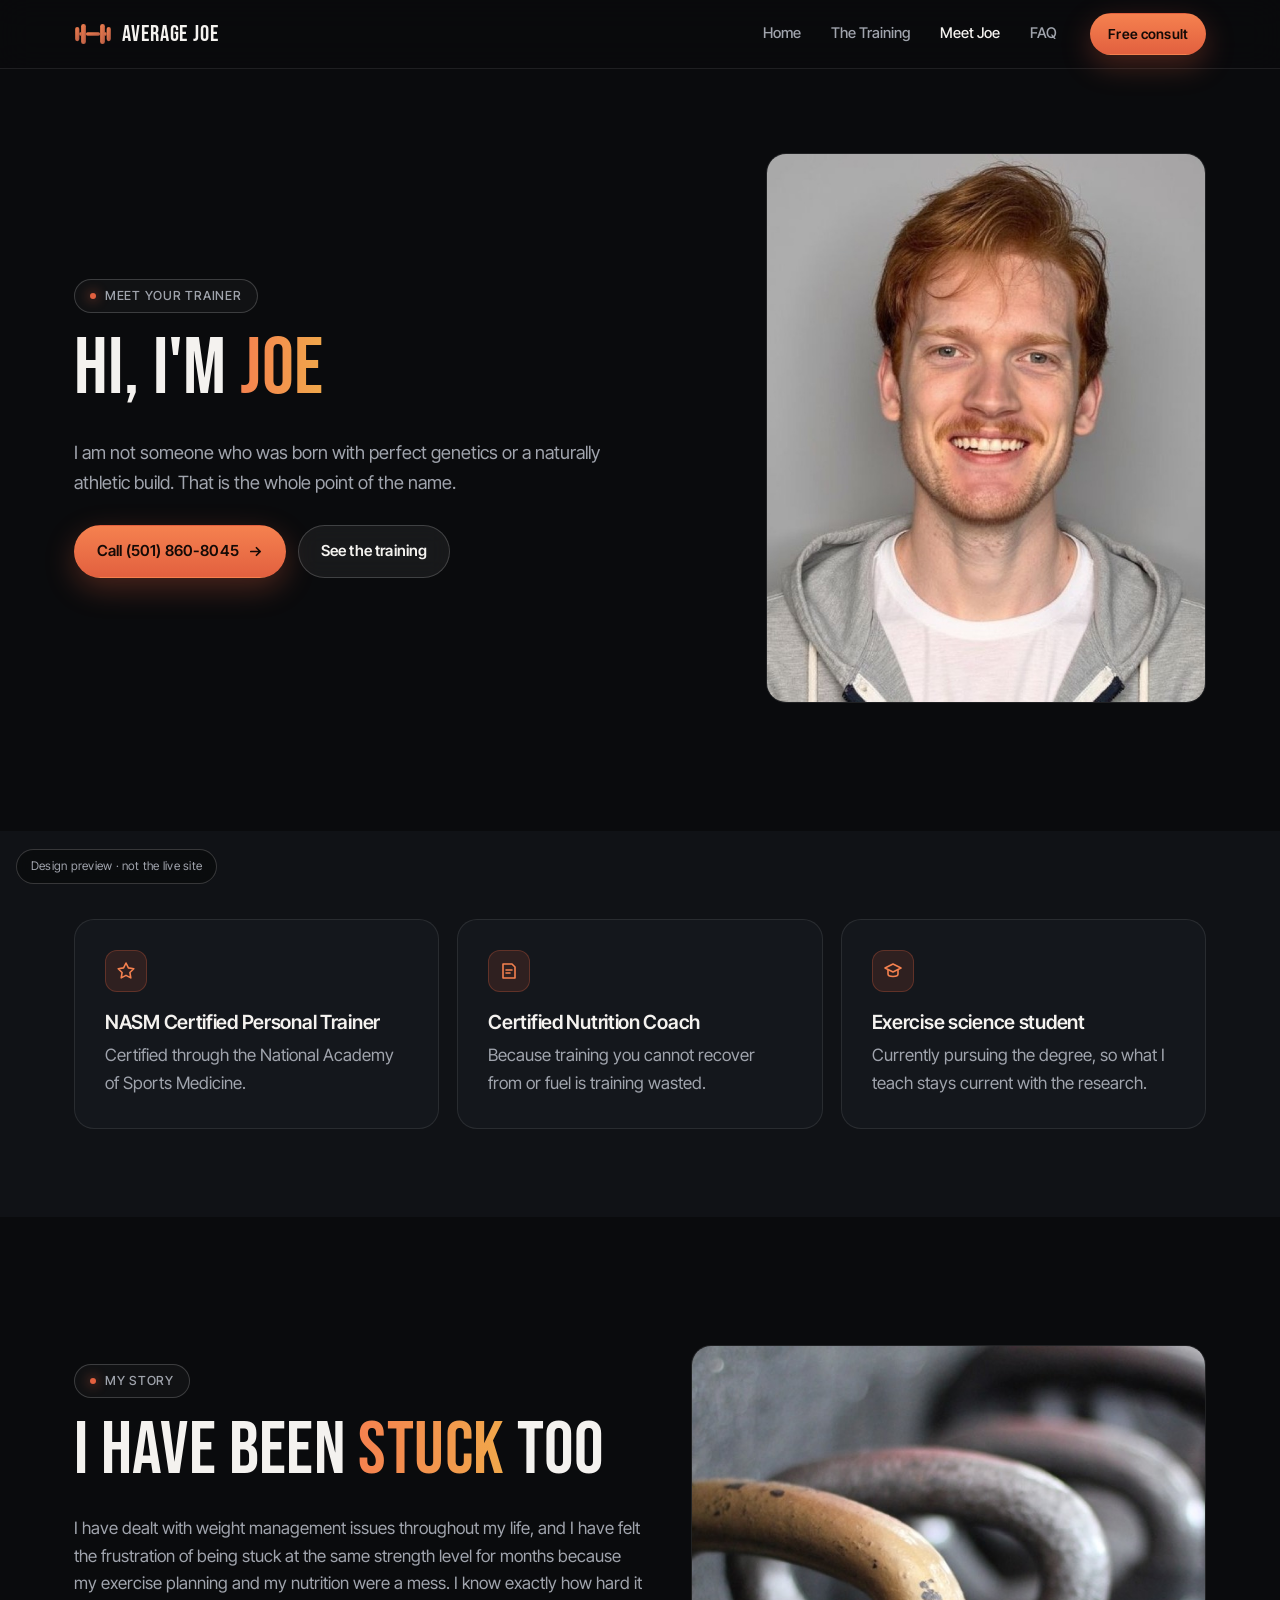
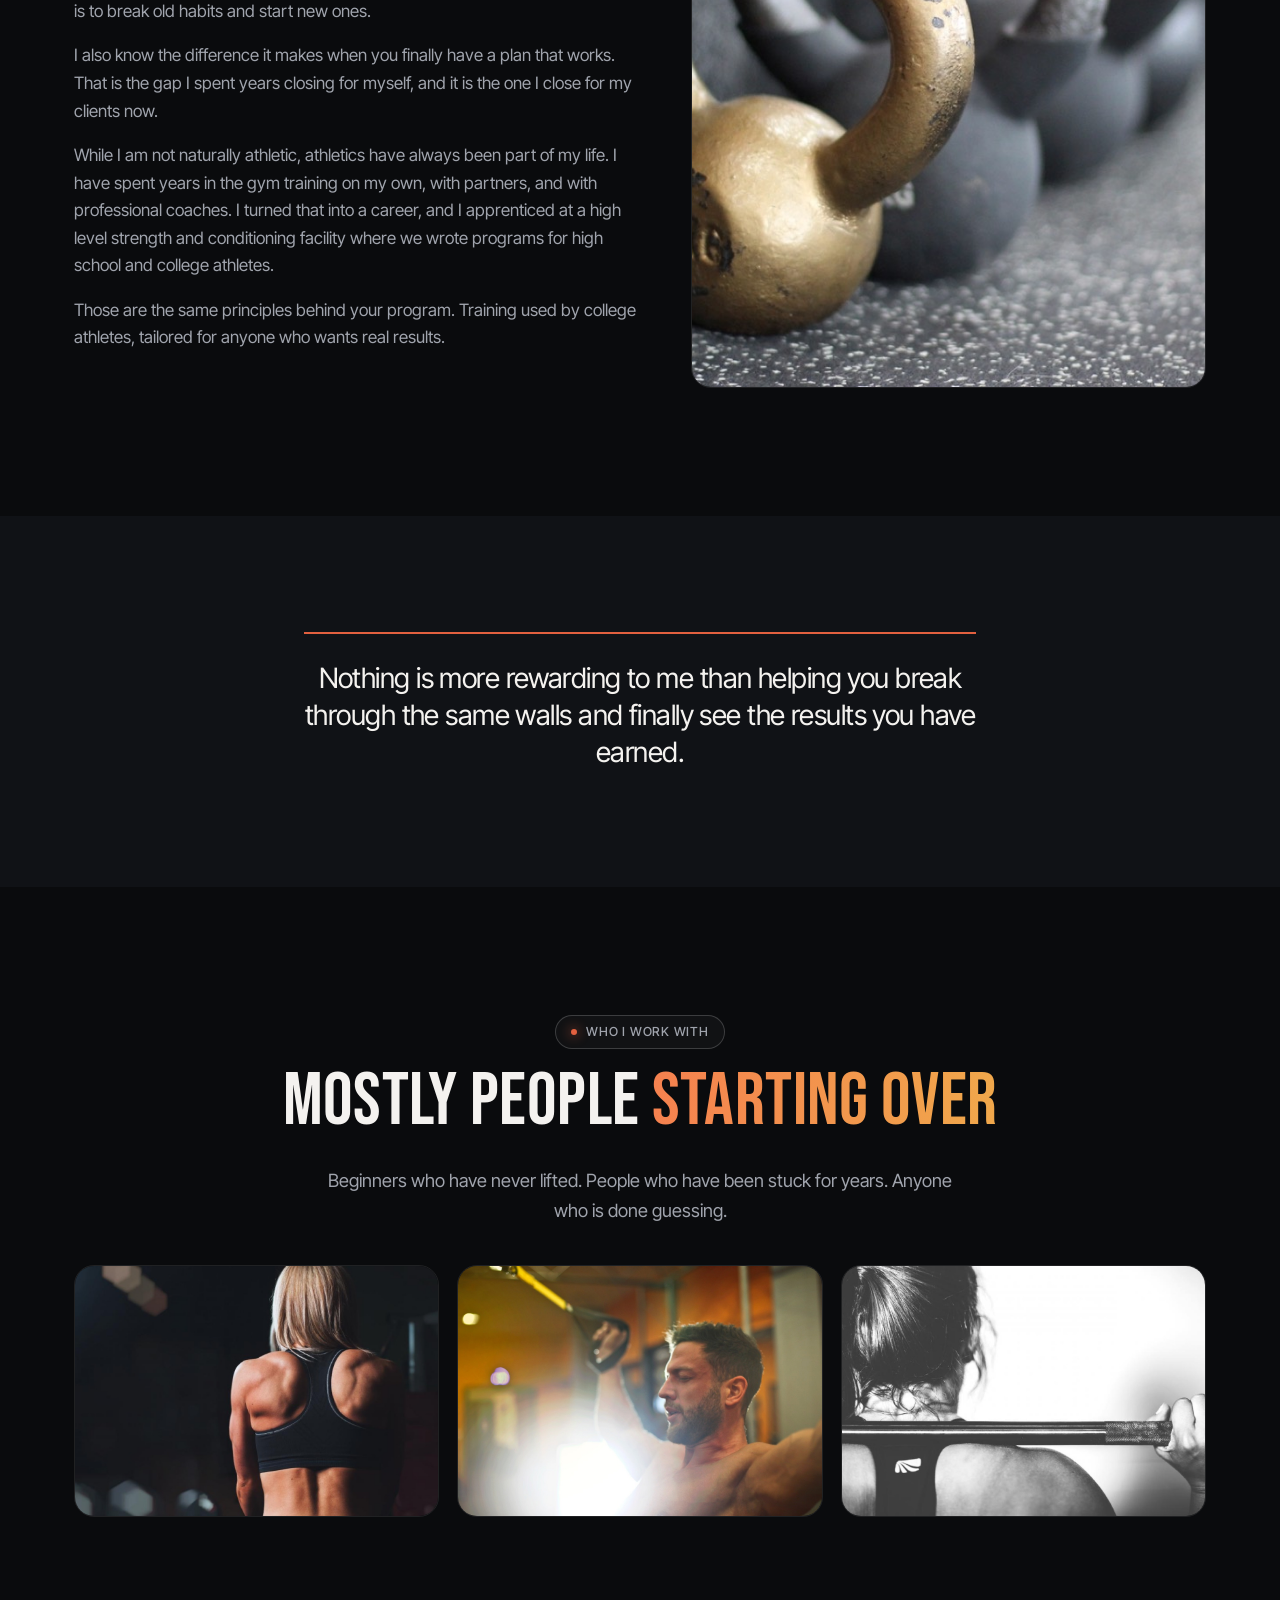
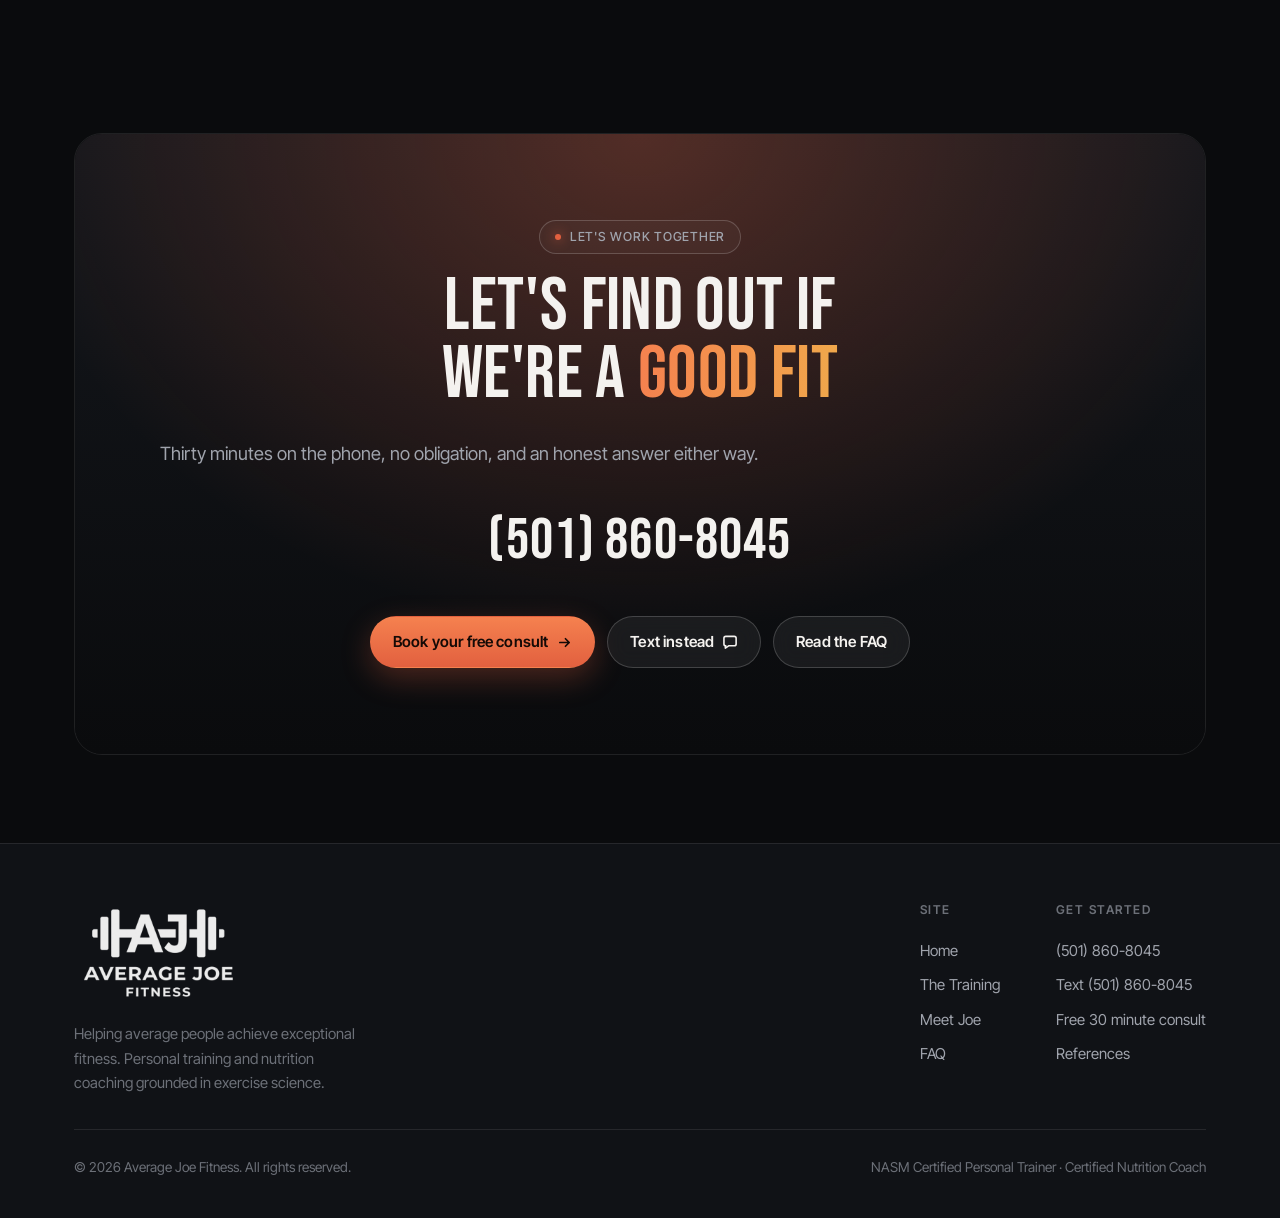
==== commit 87f5be6a: "Correct the misattributed health statistics, add a text-message contact Every figure on the live sit" ====
--- a/about.html
+++ b/about.html
@@ -10,7 +10,7 @@
   <link rel="preconnect" href="https://fonts.googleapis.com">
   <link rel="preconnect" href="https://fonts.gstatic.com" crossorigin>
   <link href="https://fonts.googleapis.com/css2?family=Bebas+Neue&family=Inter+Tight:wght@400;500;600&display=swap" rel="stylesheet">
-  <link rel="stylesheet" href="styles.css?v=2">
+  <link rel="stylesheet" href="styles.css?v=3">
 </head>
 <body>
   <div class="preview-pill">Design preview &middot; not the live site</div>
@@ -127,6 +127,7 @@
           <a class="phone-big" href="tel:+15018608045">(501) 860-8045</a>
           <div class="btn-row">
             <a class="btn btn-ember" href="tel:+15018608045">Book your free consult <span class="arr"><svg viewBox="0 0 16 16" fill="none" stroke="currentColor" stroke-width="1.8" stroke-linecap="round" stroke-linejoin="round"><path d="M3 8h10M9 4l4 4-4 4"/></svg></span></a>
+            <a class="btn btn-glass" href="sms:+15018608045">Text instead <span class="arr"><svg viewBox="0 0 16 16" fill="none" stroke="currentColor" stroke-width="1.7" stroke-linecap="round" stroke-linejoin="round"><path d="M14 9.5a2 2 0 0 1-2 2H6l-3.5 2.5v-2.5H3a2 2 0 0 1-2-2v-6a2 2 0 0 1 2-2h9a2 2 0 0 1 2 2z"/></svg></span></a>
             <a class="btn btn-glass" href="training.html#faq">Read the FAQ</a>
           </div>
         </div>
@@ -152,6 +153,7 @@
           <div>
             <h4>Get started</h4>
             <a href="tel:+15018608045">(501) 860-8045</a>
+            <a href="sms:+15018608045">Text (501) 860-8045</a>
             <a href="tel:+15018608045">Free 30 minute consult</a>
             <a href="training.html#references">References</a>
           </div>
@@ -164,6 +166,6 @@
     </div>
   </footer>
 
-  <script src="main.js?v=2"></script>
+  <script src="main.js?v=3"></script>
 </body>
 </html>
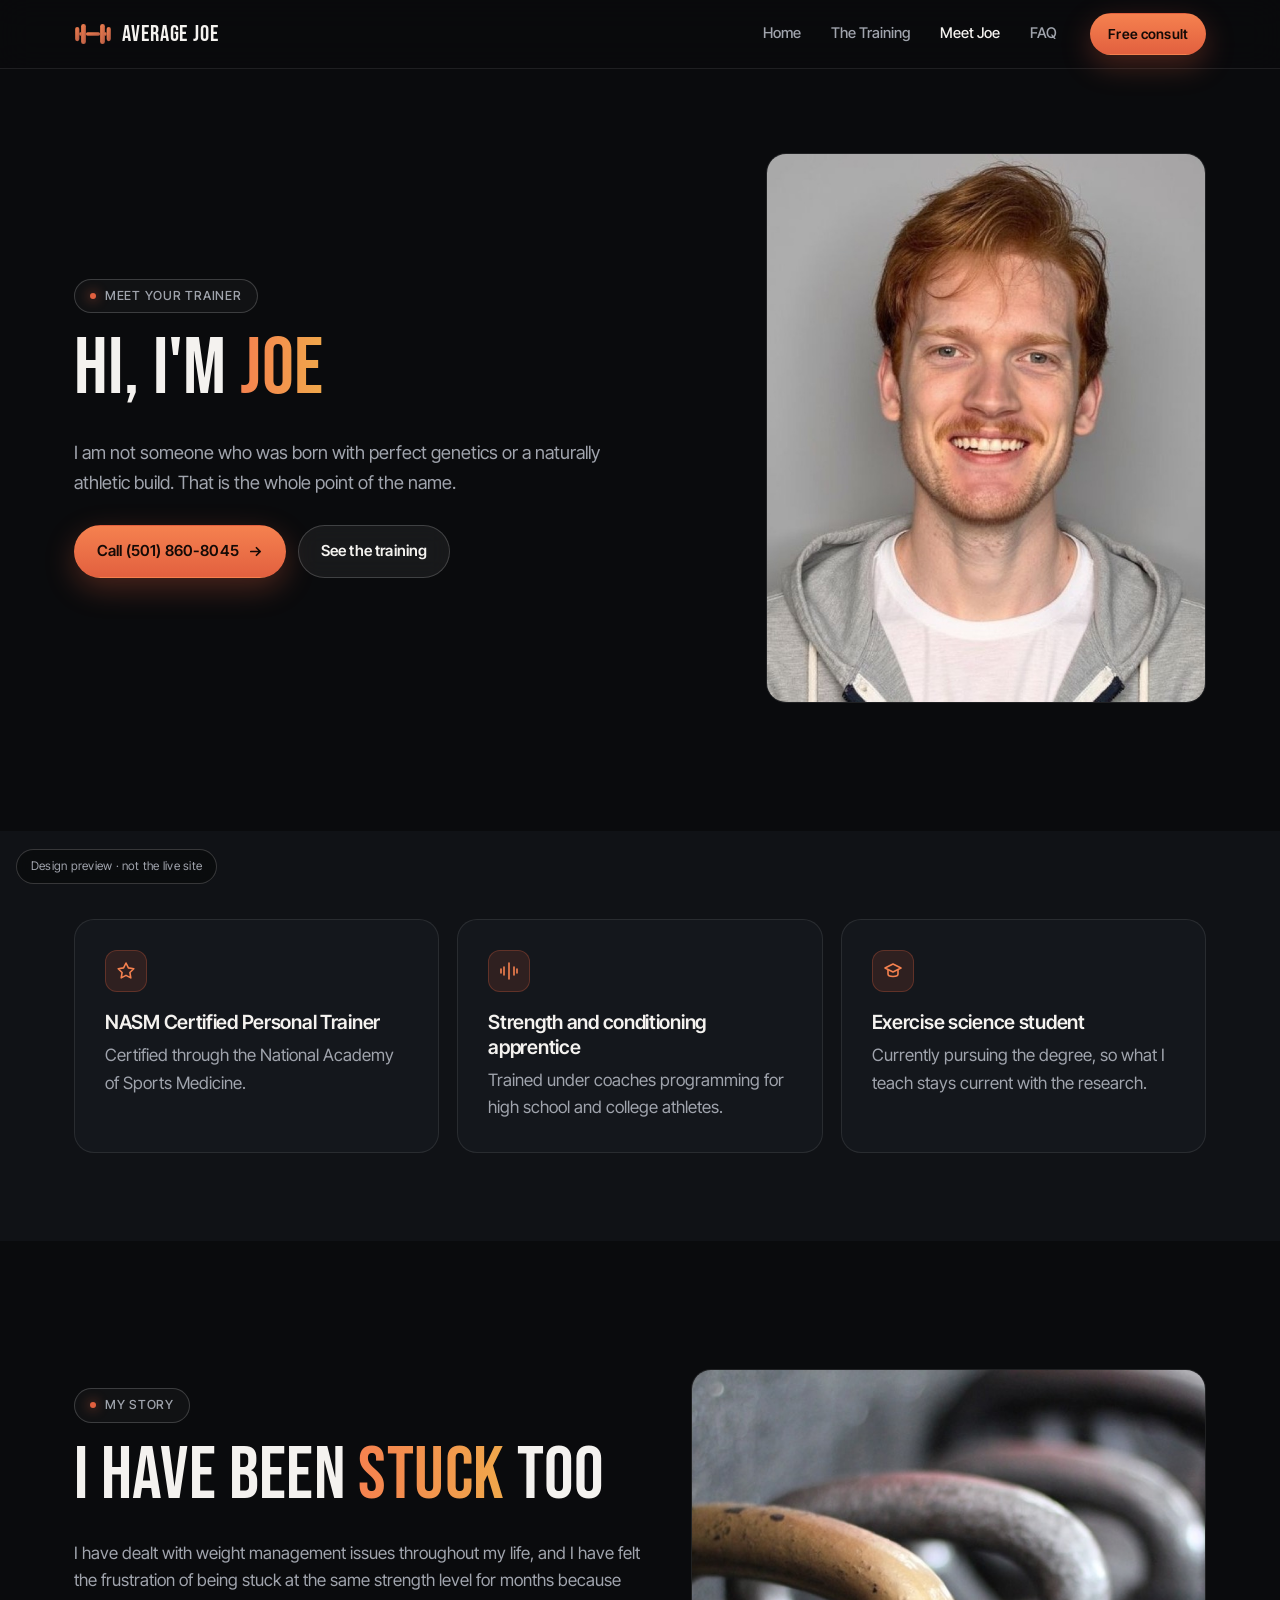
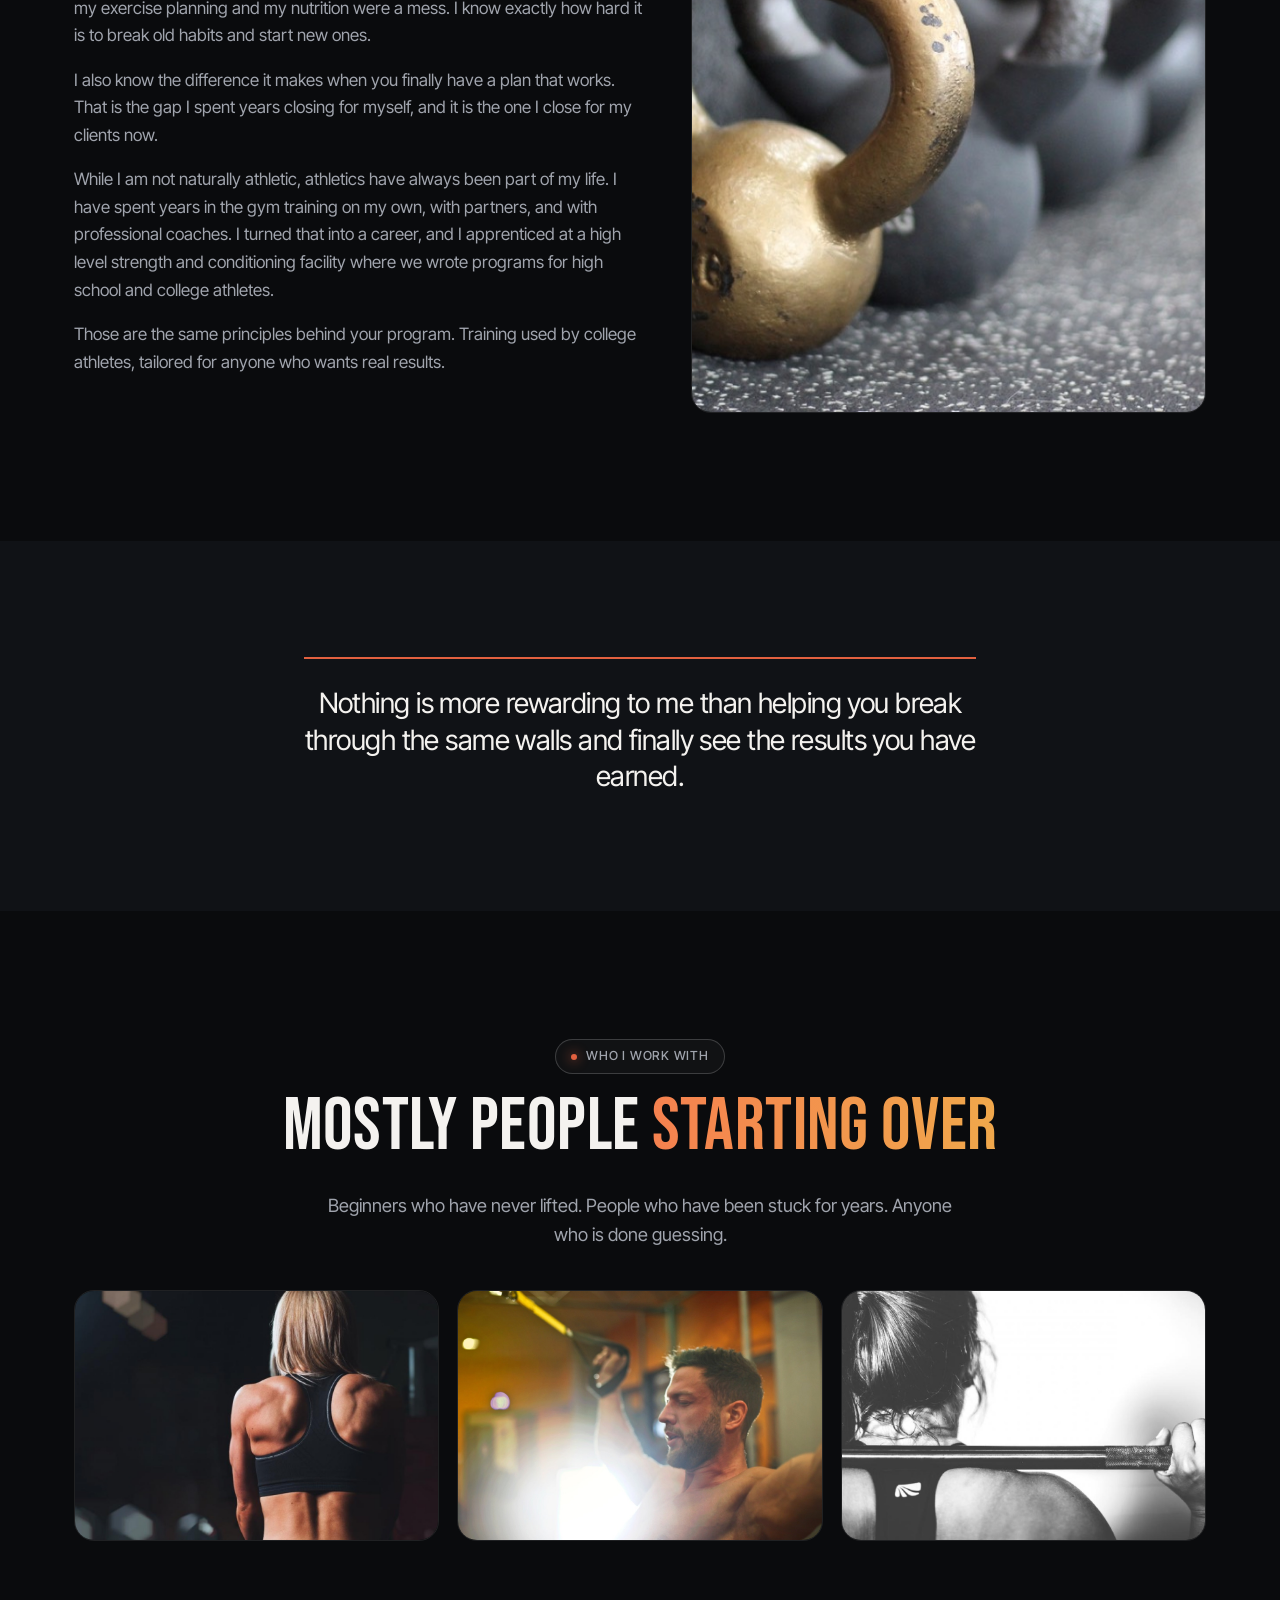
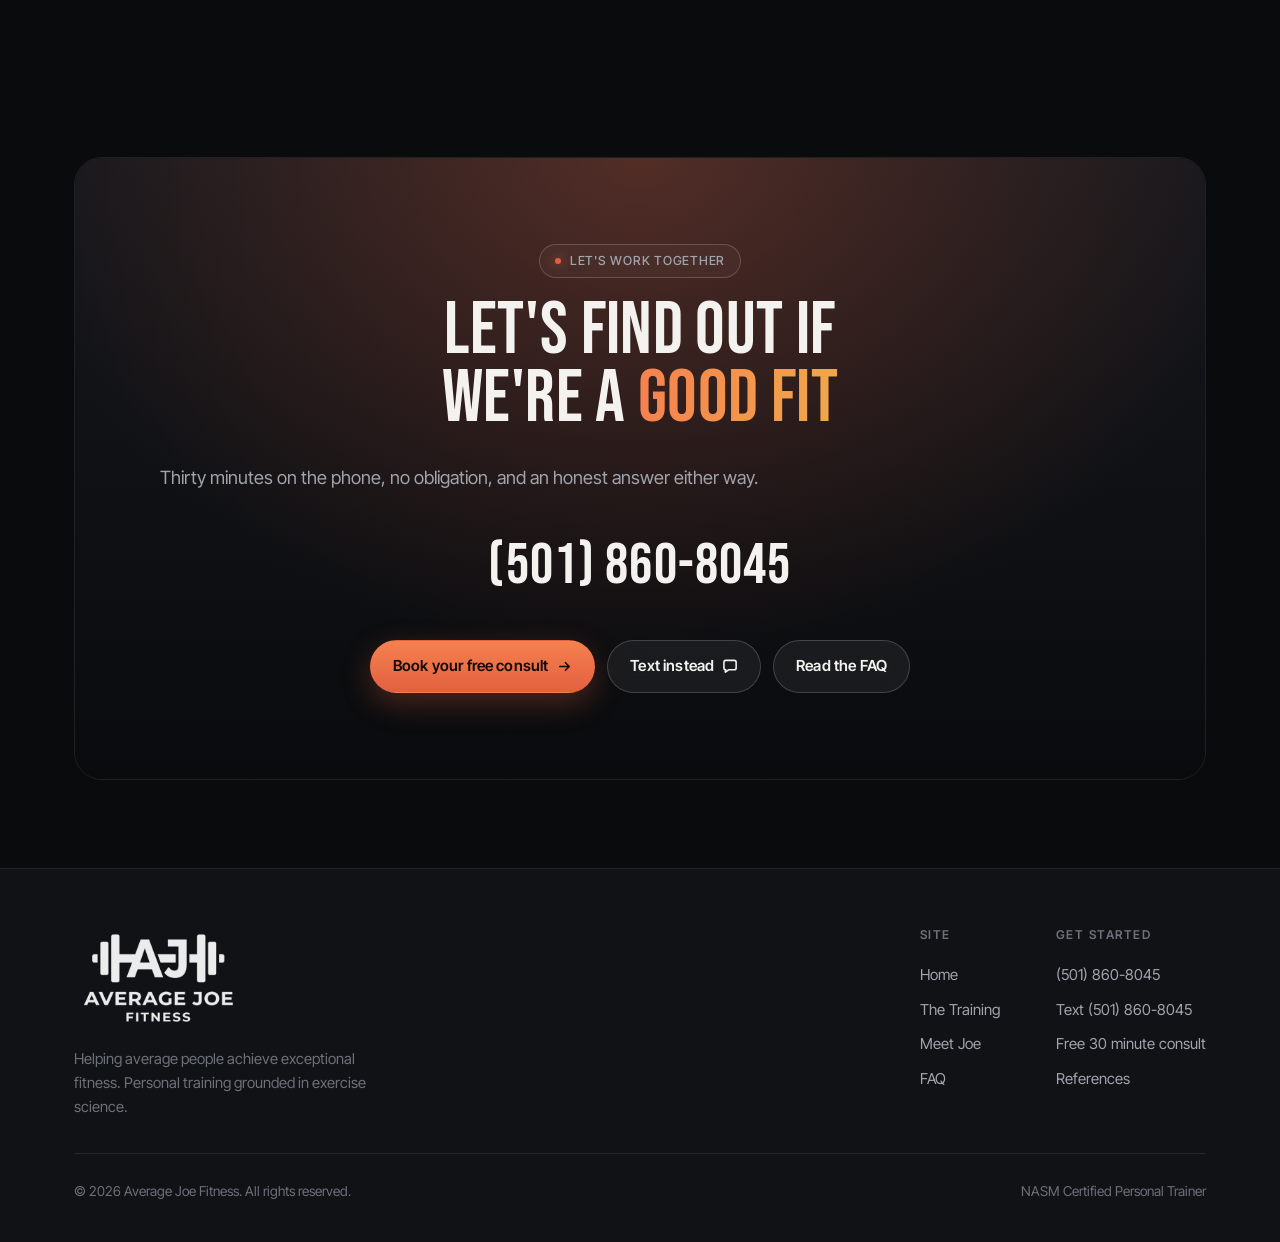
==== commit e7ddd42d: "Remove the nutrition credential claims Per Marc, Joe is a certified personal trainer but not a certi" ====
--- a/about.html
+++ b/about.html
@@ -5,12 +5,12 @@
   <meta name="viewport" content="width=device-width, initial-scale=1">
   <meta name="robots" content="noindex, nofollow">
   <title>Meet Joe | Average Joe Fitness</title>
-  <meta name="description" content="NASM Certified Personal Trainer and Certified Nutrition Coach. Joe has dealt with the same plateaus you have, and builds programs to break them.">
+  <meta name="description" content="NASM Certified Personal Trainer. Joe has dealt with the same plateaus you have, and builds programs to break them.">
   <link rel="icon" href="logo.svg" type="image/svg+xml">
   <link rel="preconnect" href="https://fonts.googleapis.com">
   <link rel="preconnect" href="https://fonts.gstatic.com" crossorigin>
   <link href="https://fonts.googleapis.com/css2?family=Bebas+Neue&family=Inter+Tight:wght@400;500;600&display=swap" rel="stylesheet">
-  <link rel="stylesheet" href="styles.css?v=3">
+  <link rel="stylesheet" href="styles.css?v=4">
 </head>
 <body>
   <div class="preview-pill">Design preview &middot; not the live site</div>
@@ -64,9 +64,9 @@
             <p class="muted">Certified through the National Academy of Sports Medicine.</p>
           </div>
           <div class="card">
-            <div class="ico"><svg viewBox="0 0 20 20" fill="none" stroke="currentColor" stroke-width="1.6" stroke-linecap="round" stroke-linejoin="round"><path d="M4 3h9l3 3v11H4z"/><path d="M7 9h6M7 12h4"/></svg></div>
-            <h3>Certified Nutrition Coach</h3>
-            <p class="muted">Because training you cannot recover from or fuel is training wasted.</p>
+            <div class="ico"><svg viewBox="0 0 20 20" fill="none" stroke="currentColor" stroke-width="1.6" stroke-linecap="round" stroke-linejoin="round"><path d="M10 2v16M5 6v8M15 6v8M2 8v4M18 8v4"/></svg></div>
+            <h3>Strength and conditioning apprentice</h3>
+            <p class="muted">Trained under coaches programming for high school and college athletes.</p>
           </div>
           <div class="card">
             <div class="ico"><svg viewBox="0 0 20 20" fill="none" stroke="currentColor" stroke-width="1.6" stroke-linecap="round" stroke-linejoin="round"><path d="M10 3L2 7l8 4 8-4z"/><path d="M5 9v4c0 1.4 2.2 2.5 5 2.5s5-1.1 5-2.5V9"/></svg></div>
@@ -140,7 +140,7 @@
       <div class="footer-top">
         <div class="footer-brand">
           <img src="img/wordmark.png" alt="Average Joe Fitness">
-          <p>Helping average people achieve exceptional fitness. Personal training and nutrition coaching grounded in exercise science.</p>
+          <p>Helping average people achieve exceptional fitness. Personal training grounded in exercise science.</p>
         </div>
         <div class="footer-cols">
           <div>
@@ -161,11 +161,11 @@
       </div>
       <div class="footer-bottom">
         <span>&copy; <span data-year>2026</span> Average Joe Fitness. All rights reserved.</span>
-        <span>NASM Certified Personal Trainer &middot; Certified Nutrition Coach</span>
+        <span>NASM Certified Personal Trainer</span>
       </div>
     </div>
   </footer>
 
-  <script src="main.js?v=3"></script>
+  <script src="main.js?v=4"></script>
 </body>
 </html>
